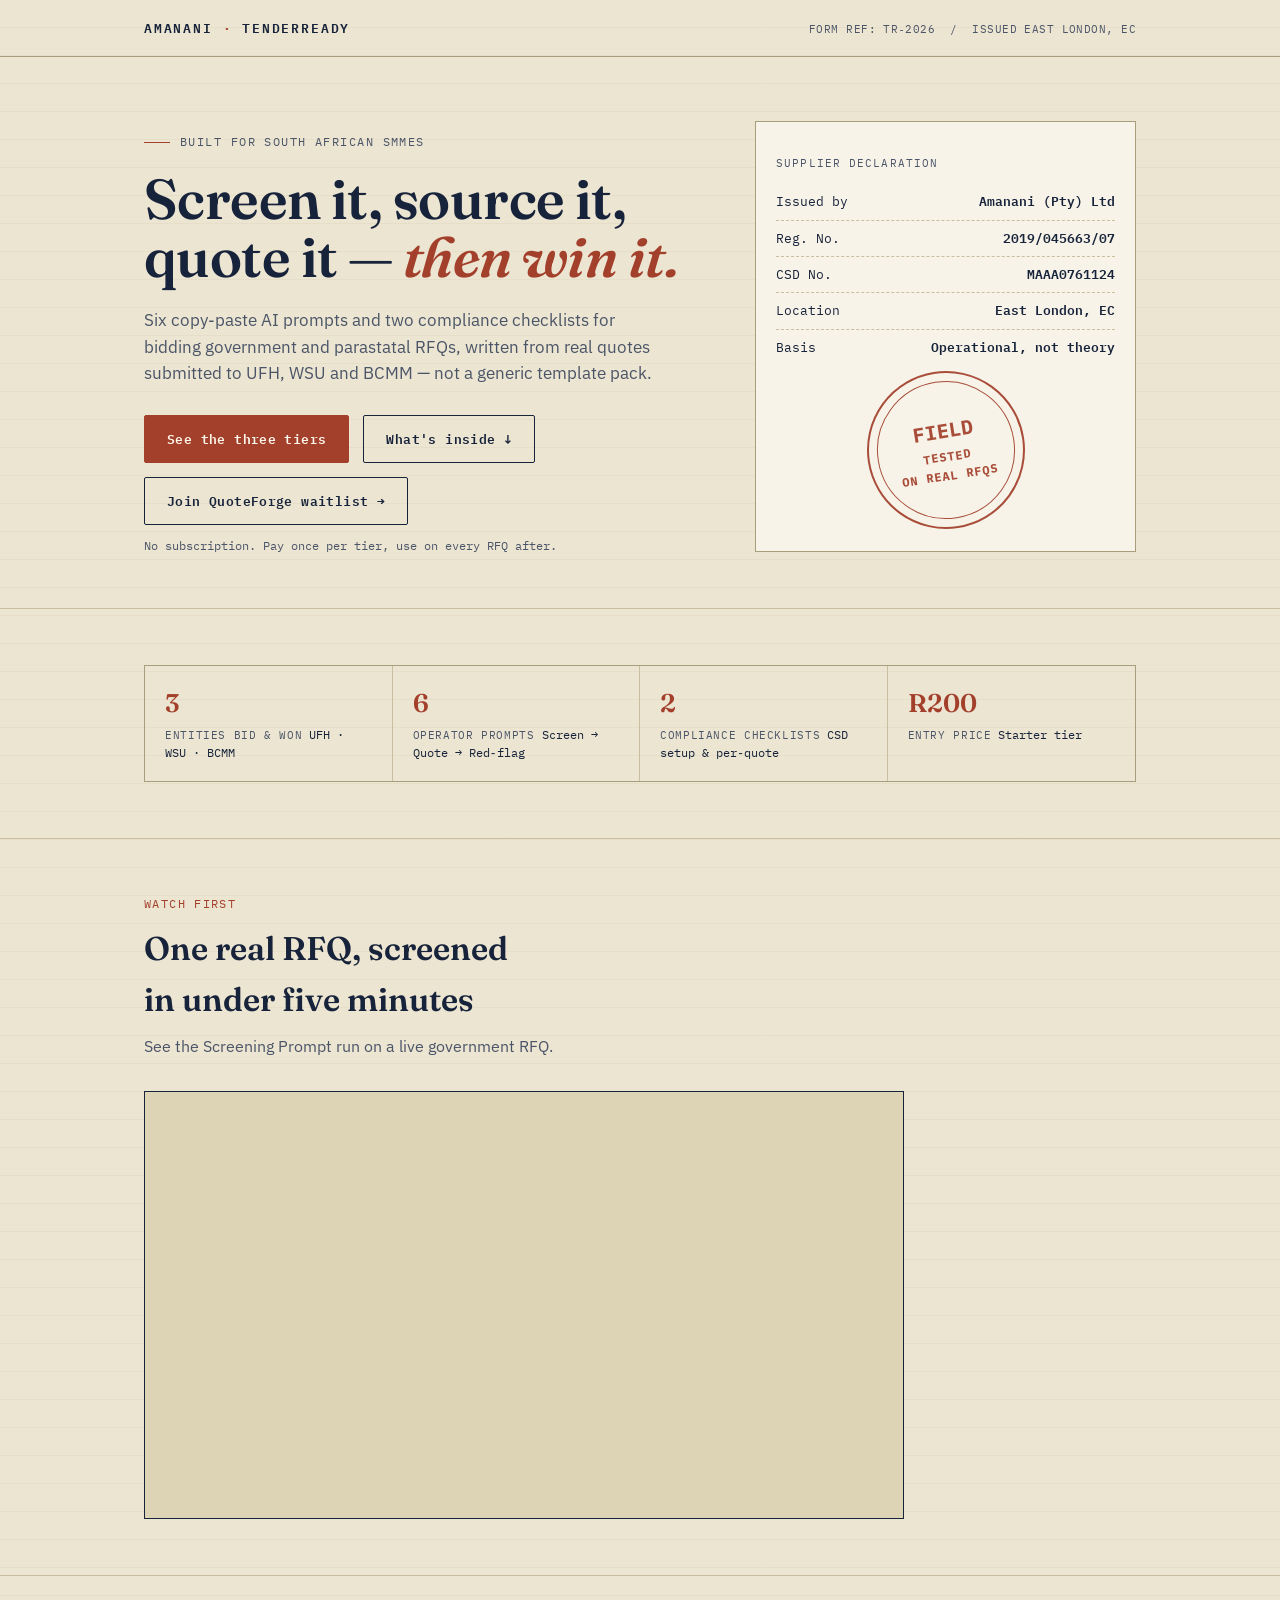
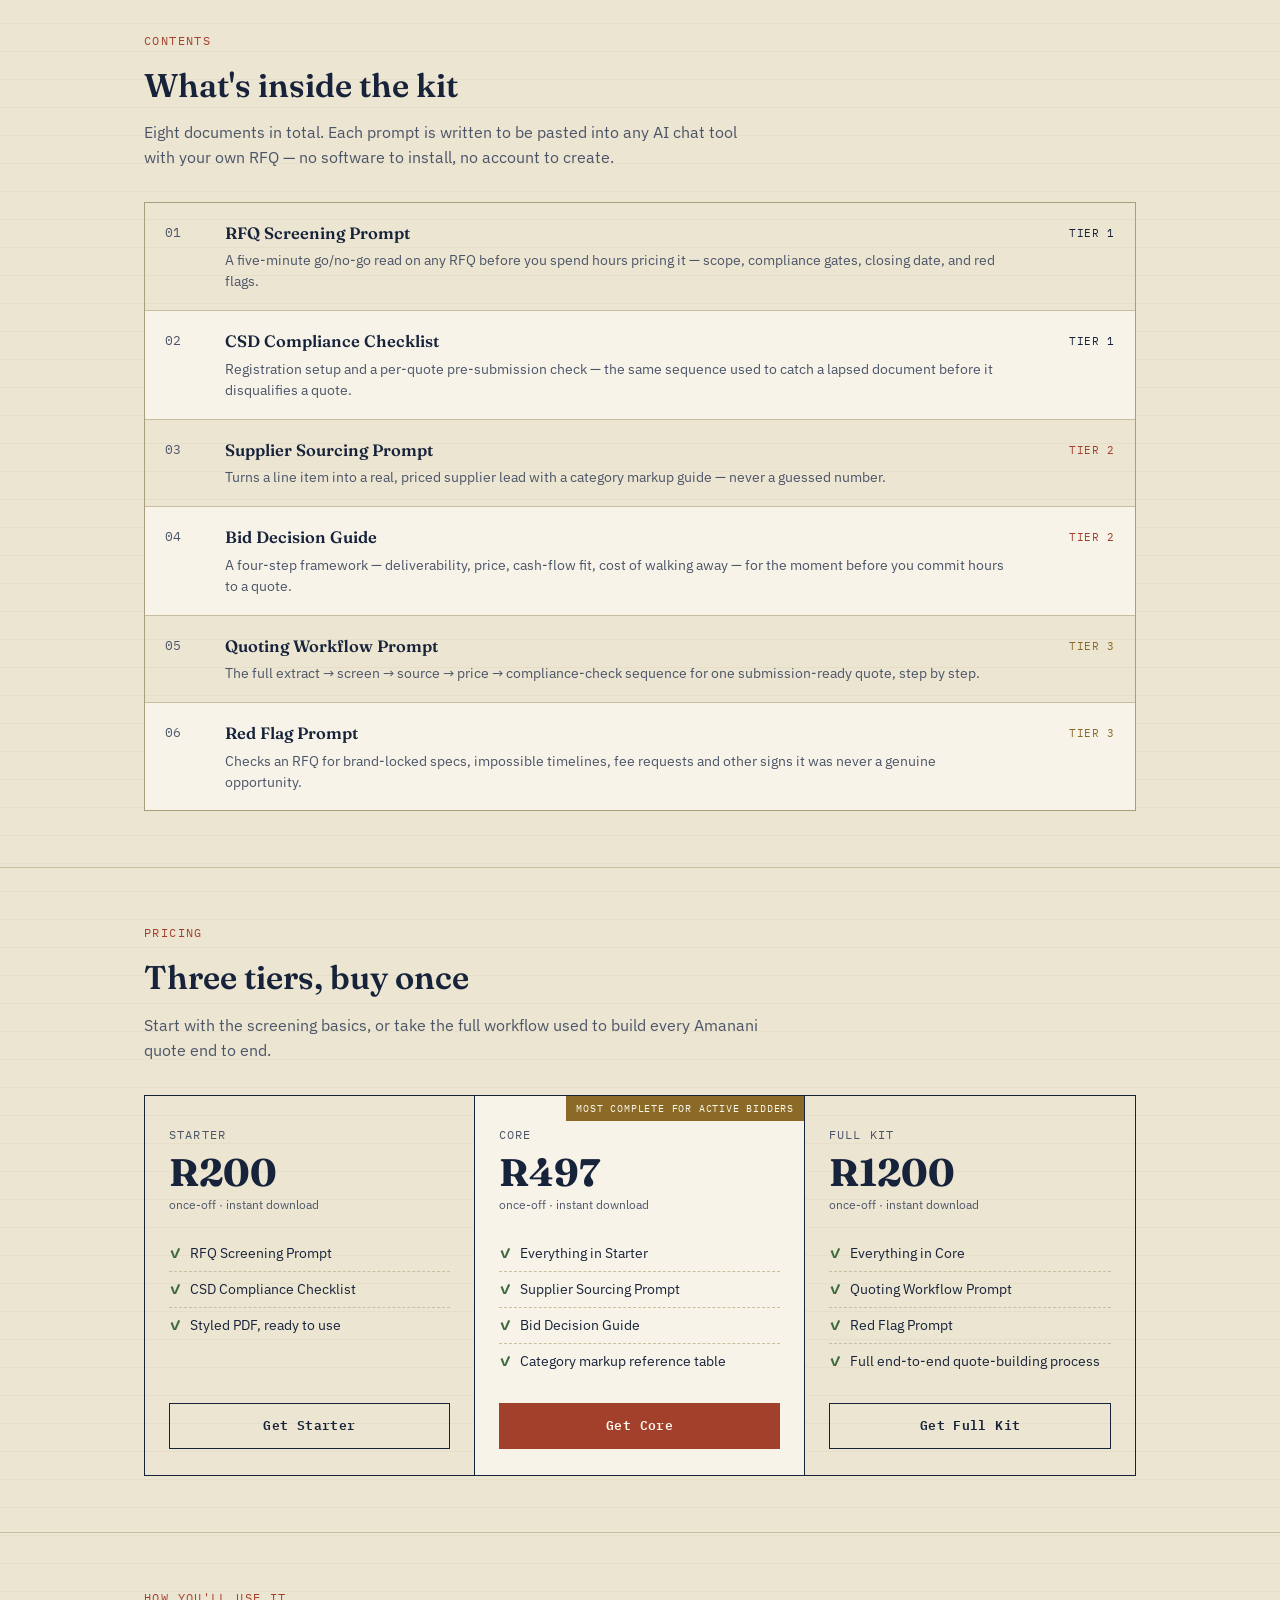
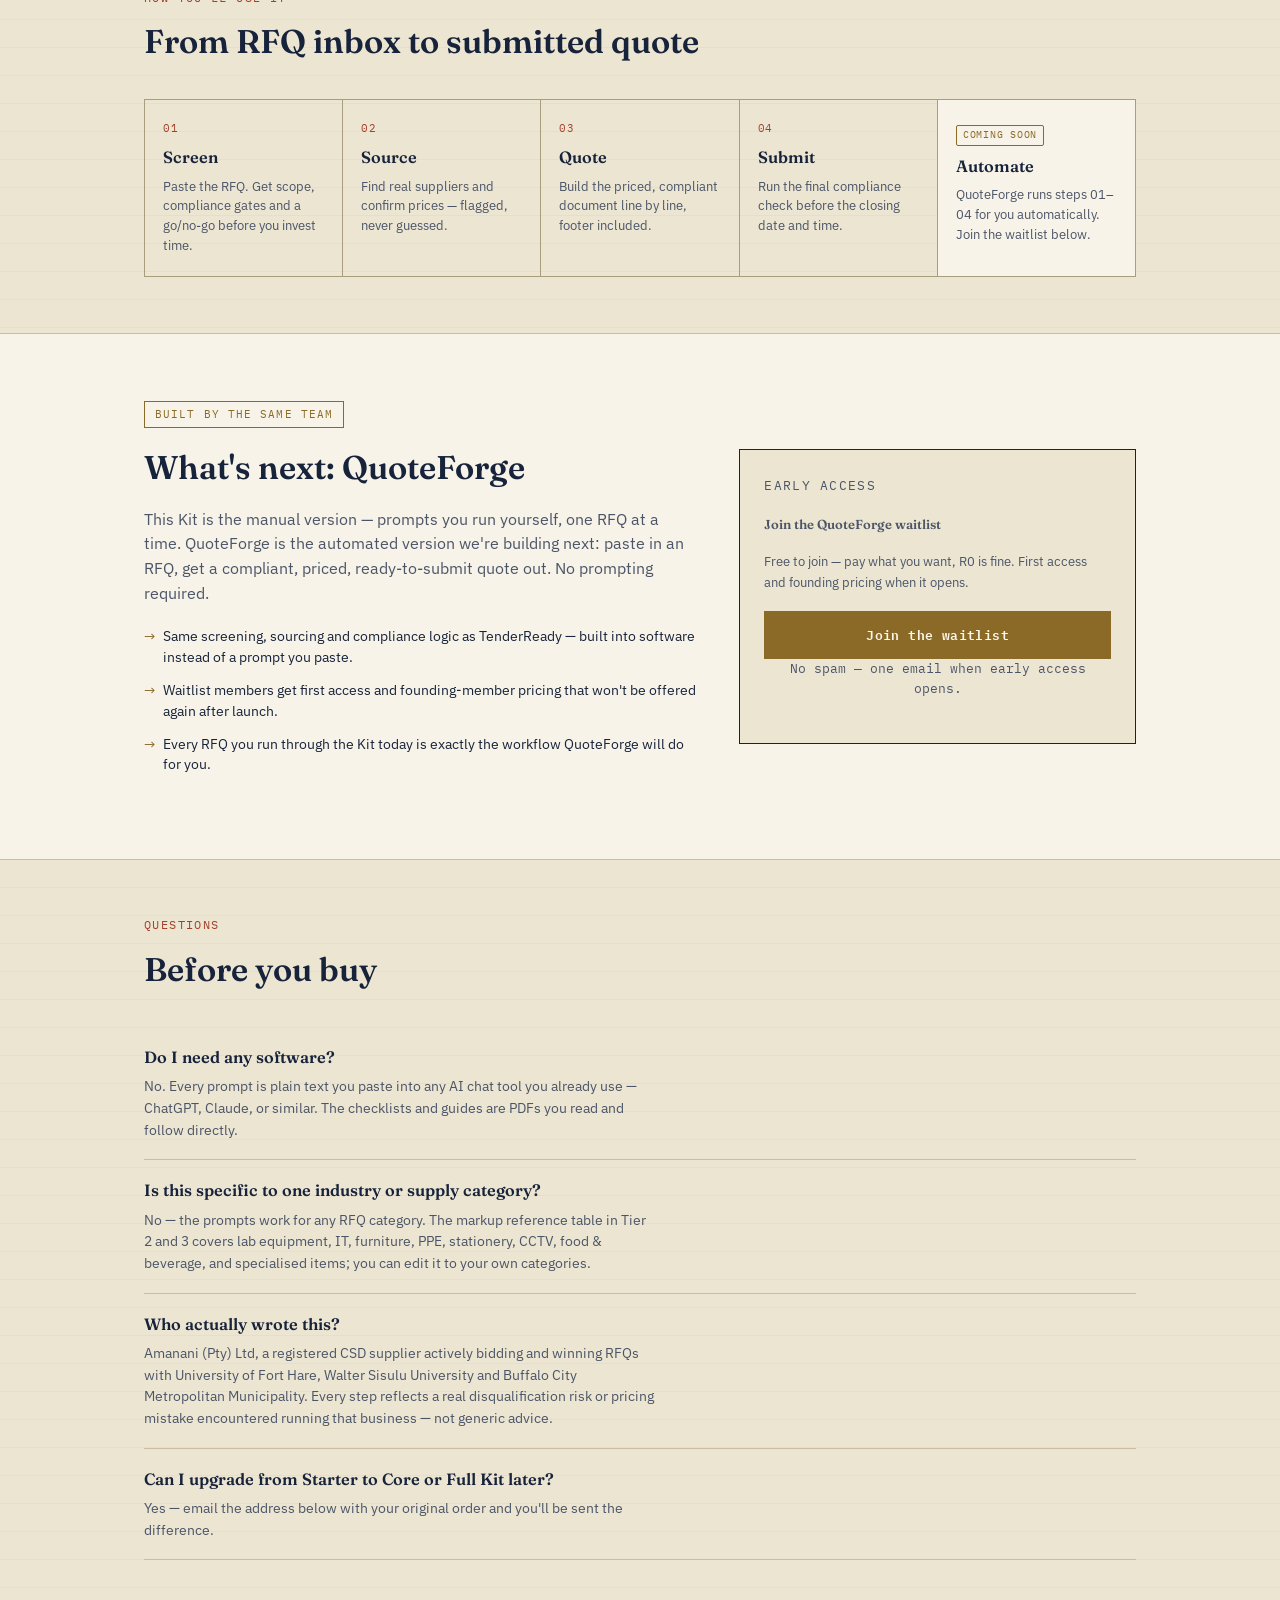
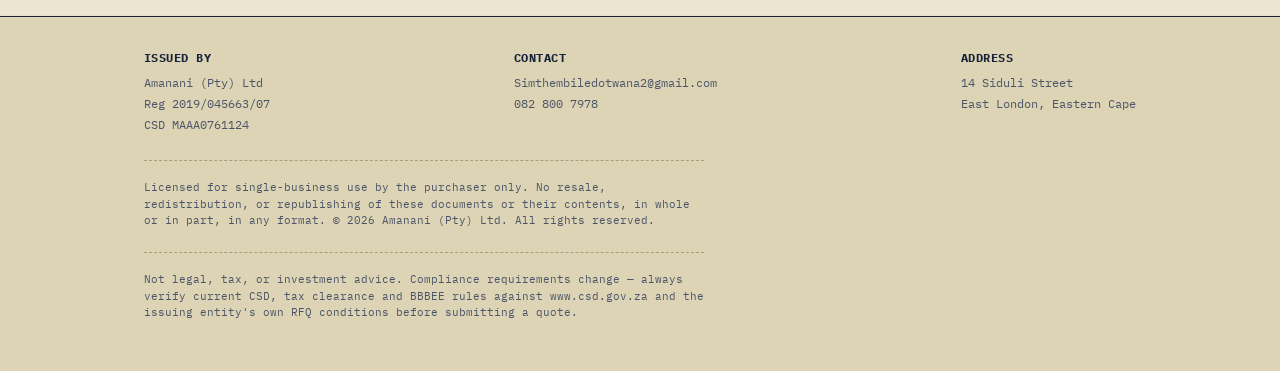
==== index.html @ ac94b72a "TenderReady landing page" ====
<!doctype html>
<html lang="en">
<head>
<meta charset="utf-8">
<meta name="viewport" content="width=device-width, initial-scale=1">
<title>TenderReady — Government Procurement Starter Kit</title>
<meta name="description" content="AI prompts and compliance checklists for South African SMMEs bidding government and parastatal RFQs. Built from real quotes to UFH, WSU and BCMM. From R200, once-off.">
<meta property="og:title" content="TenderReady — Government Procurement Starter Kit">
<meta property="og:description" content="Screen it, source it, quote it — then win it. From R200, once-off.">
<meta property="og:type" content="website">
<meta name="theme-color" content="#ece5d2">
<style>
@import url('https://fonts.googleapis.com/css2?family=Fraunces:opsz,wght@9..144,400;9..144,500;9..144,600;9..144,700&family=IBM+Plex+Mono:wght@400;500;600&family=IBM+Plex+Sans:wght@400;500;600;700&display=swap');

:root{
  --ink:#17233a;
  --ink-soft:#4b5568;
  --paper:#ece5d2;
  --paper-alt:#f7f3e8;
  --paper-deep:#ddd3b5;
  --stamp:#a3402c;
  --stamp-dark:#7c2f21;
  --seal:#8a6a26;
  --seal-bright:#a5822f;
  --line:#c9bfa0;
  --line-strong:#a89d7c;
  --good:#3f6b3f;
  --font-display:'Fraunces', Georgia, 'Times New Roman', serif;
  --font-body:'IBM Plex Sans', -apple-system, Segoe UI, sans-serif;
  --font-mono:'IBM Plex Mono', 'Courier New', monospace;
}

@media (prefers-color-scheme: dark){
  :root:not([data-theme="light"]){
    --ink:#ece5d2;
    --ink-soft:#b9b096;
    --paper:#15130f;
    --paper-alt:#1c1a15;
    --paper-deep:#0e0d0a;
    --stamp:#d3654a;
    --stamp-dark:#e8836a;
    --seal:#c9a04a;
    --seal-bright:#dab868;
    --line:#3a362a;
    --line-strong:#4d4736;
    --good:#7fae7f;
  }
}
:root[data-theme="dark"]{
  --ink:#ece5d2;
  --ink-soft:#b9b096;
  --paper:#15130f;
  --paper-alt:#1c1a15;
  --paper-deep:#0e0d0a;
  --stamp:#d3654a;
  --stamp-dark:#e8836a;
  --seal:#c9a04a;
  --seal-bright:#dab868;
  --line:#3a362a;
  --line-strong:#4d4736;
  --good:#7fae7f;
}

*{box-sizing:border-box;}
body{
  margin:0;
  background:var(--paper);
  color:var(--ink);
  font-family:var(--font-body);
  line-height:1.55;
  -webkit-font-smoothing:antialiased;
}
img,svg{max-width:100%;display:block;}
a{color:inherit;}
.wrap{max-width:1040px;margin:0 auto;padding:0 24px;}

/* ---------- texture ---------- */
.page-texture{
  background-image:
    repeating-linear-gradient(transparent, transparent 27px, color-mix(in srgb, var(--line) 35%, transparent) 28px),
    linear-gradient(var(--paper), var(--paper));
}

/* ---------- header ---------- */
header.site{
  border-bottom:1.5px solid var(--line-strong);
  padding:18px 0;
}
.site-head-inner{display:flex;align-items:baseline;justify-content:space-between;gap:16px;flex-wrap:wrap;}
.wordmark{
  font-family:var(--font-mono);
  font-weight:600;
  font-size:13px;
  letter-spacing:0.14em;
  text-transform:uppercase;
}
.wordmark span{color:var(--stamp);}
.file-ref{
  font-family:var(--font-mono);
  font-size:11px;
  color:var(--ink-soft);
  letter-spacing:0.04em;
}

/* ---------- hero ---------- */
.hero{padding:64px 0 40px;position:relative;}
.hero-kicker{
  font-family:var(--font-mono);
  font-size:12px;
  letter-spacing:0.12em;
  text-transform:uppercase;
  color:var(--ink-soft);
  display:flex;align-items:center;gap:10px;
  margin-bottom:18px;
}
.hero-kicker::before{content:"";width:26px;height:1.5px;background:var(--stamp);display:inline-block;}
.hero-grid{display:grid;grid-template-columns:1.5fr 1fr;gap:40px;align-items:start;}
h1.hero-title{
  font-family:var(--font-display);
  font-weight:600;
  font-size:clamp(2.3rem, 4.4vw, 3.6rem);
  line-height:1.04;
  letter-spacing:-0.01em;
  margin:0 0 20px;
  text-wrap:balance;
}
h1.hero-title em{font-style:italic;color:var(--stamp);}
.hero-sub{
  font-size:1.08rem;
  color:var(--ink-soft);
  max-width:52ch;
  margin:0 0 28px;
}
.hero-cta-row{display:flex;gap:14px;flex-wrap:wrap;align-items:center;}
.btn{
  font-family:var(--font-mono);
  font-size:13px;
  font-weight:600;
  letter-spacing:0.03em;
  text-decoration:none;
  padding:13px 22px;
  border-radius:2px;
  display:inline-flex;
  align-items:center;
  gap:8px;
  border:1.5px solid var(--ink);
  transition:transform .12s ease, box-shadow .12s ease;
}
.btn-primary{background:var(--stamp);border-color:var(--stamp);color:#fdf8ec;}
.btn-primary:hover{transform:translateY(-1px);box-shadow:0 4px 0 var(--stamp-dark);}
.btn-ghost{background:transparent;color:var(--ink);}
.btn-ghost:hover{background:color-mix(in srgb, var(--ink) 8%, transparent);}
.hero-note{font-size:12px;color:var(--ink-soft);font-family:var(--font-mono);margin-top:12px;}

/* stamp graphic */
.stamp-seal{
  border:2.5px solid var(--stamp);
  color:var(--stamp);
  border-radius:50%;
  width:158px;height:158px;
  display:flex;align-items:center;justify-content:center;
  text-align:center;
  font-family:var(--font-mono);
  font-weight:700;
  font-size:12px;
  letter-spacing:0.09em;
  text-transform:uppercase;
  transform:rotate(-9deg);
  margin:6px auto 0;
  position:relative;
  opacity:0.92;
}
.stamp-seal::before{
  content:"";
  position:absolute;inset:8px;
  border:1px solid var(--stamp);
  border-radius:50%;
}
.stamp-seal b{display:block;font-size:20px;margin-bottom:2px;letter-spacing:0.02em;}
.hero-aside{
  border:1.5px solid var(--line-strong);
  background:var(--paper-alt);
  padding:22px 20px;
}
.hero-aside-title{
  font-family:var(--font-mono);
  font-size:11px;
  text-transform:uppercase;
  letter-spacing:0.1em;
  color:var(--ink-soft);
  margin-bottom:12px;
}
.field-list{list-style:none;margin:0;padding:0;font-family:var(--font-mono);font-size:12.5px;}
.field-list li{display:flex;justify-content:space-between;padding:8px 0;border-bottom:1px dashed var(--line);gap:10px;}
.field-list li:last-child{border-bottom:none;}
.field-list b{font-weight:600;text-align:right;}

/* ---------- section shell ---------- */
section{padding:56px 0;border-top:1px solid var(--line);}
.section-head{margin-bottom:32px;max-width:62ch;}
.eyebrow{
  font-family:var(--font-mono);
  font-size:11.5px;
  letter-spacing:0.12em;
  text-transform:uppercase;
  color:var(--stamp);
  margin:0 0 10px;
}
h2{
  font-family:var(--font-display);
  font-weight:600;
  font-size:clamp(1.5rem,2.6vw,2.05rem);
  margin:0 0 10px;
  text-wrap:balance;
}
.section-lede{color:var(--ink-soft);font-size:1rem;margin:0;}

/* ---------- credibility strip ---------- */
.cred-strip{
  display:flex;gap:0;flex-wrap:wrap;
  border:1px solid var(--line-strong);
}
.cred-item{
  flex:1 1 200px;
  padding:18px 20px;
  border-right:1px solid var(--line);
  font-family:var(--font-mono);
  font-size:12px;
}
.cred-item:last-child{border-right:none;}
.cred-item .n{
  display:block;font-family:var(--font-display);font-size:1.6rem;font-weight:600;color:var(--stamp);margin-bottom:2px;
}
.cred-item .label{color:var(--ink-soft);text-transform:uppercase;letter-spacing:0.06em;font-size:10.5px;}

/* ---------- ledger / whats inside ---------- */
.ledger{border:1px solid var(--line-strong);}
.ledger-row{
  display:grid;
  grid-template-columns:44px 1fr 90px;
  gap:16px;
  padding:18px 20px;
  border-bottom:1px solid var(--line);
  align-items:start;
}
.ledger-row:last-child{border-bottom:none;}
.ledger-row:nth-child(even){background:var(--paper-alt);}
.ledger-no{font-family:var(--font-mono);color:var(--ink-soft);font-size:13px;padding-top:2px;}
.ledger-name{font-family:var(--font-display);font-weight:600;font-size:1.03rem;margin:0 0 4px;}
.ledger-desc{font-size:13.5px;color:var(--ink-soft);margin:0;}
.ledger-tier{
  font-family:var(--font-mono);
  font-size:10.5px;
  letter-spacing:0.06em;
  text-transform:uppercase;
  text-align:right;
  padding-top:4px;
  color:var(--ink-soft);
}
.ledger-tier.t1{color:var(--ink);}
.ledger-tier.t2{color:var(--stamp);}
.ledger-tier.t3{color:var(--seal);}

/* ---------- pricing ---------- */
.pricing-grid{display:grid;grid-template-columns:repeat(3,1fr);gap:0;border:1.5px solid var(--ink);}
.tier{
  padding:30px 24px 26px;
  border-right:1.5px solid var(--ink);
  display:flex;flex-direction:column;
  position:relative;
}
.tier:last-child{border-right:none;}
.tier.featured{background:var(--paper-alt);}
.tier-flag{
  position:absolute;top:0;right:0;
  background:var(--seal);color:#fdf8ec;
  font-family:var(--font-mono);
  font-size:10px;letter-spacing:0.08em;text-transform:uppercase;
  padding:5px 10px;
}
.tier-name{
  font-family:var(--font-mono);
  font-size:11.5px;letter-spacing:0.1em;text-transform:uppercase;color:var(--ink-soft);margin:0 0 10px;
}
.tier-price{
  font-family:var(--font-display);font-weight:700;font-size:2.4rem;line-height:1;margin:0 0 4px;
  font-variant-numeric:tabular-nums;
}
.tier-price sup{font-size:0.9rem;font-weight:500;}
.tier-unit{font-size:12px;color:var(--ink-soft);margin:0 0 22px;}
.tier-includes{list-style:none;margin:0 0 24px;padding:0;flex:1;}
.tier-includes li{
  font-size:13.5px;padding:7px 0;border-top:1px dashed var(--line);
  display:flex;gap:8px;
}
.tier-includes li:first-child{border-top:none;}
.tier-includes li::before{content:"✓";color:var(--good);font-weight:700;flex:none;}
.tier-cta{
  font-family:var(--font-mono);font-size:12.5px;font-weight:600;text-align:center;
  padding:12px;border:1.5px solid var(--ink);text-decoration:none;color:var(--ink);
  letter-spacing:0.03em;
}
.tier.featured .tier-cta{background:var(--stamp);border-color:var(--stamp);color:#fdf8ec;}
.tier-cta:hover{filter:brightness(0.94);}

/* ---------- process ---------- */
.process{display:grid;grid-template-columns:repeat(5,1fr);gap:0;border-top:1px solid var(--line-strong);border-left:1px solid var(--line-strong);}
.proc-step{
  padding:20px 18px;border-right:1px solid var(--line-strong);border-bottom:1px solid var(--line-strong);
}
.proc-step.next{background:var(--paper-alt);}
.proc-step .k{font-family:var(--font-mono);font-size:11px;color:var(--stamp);letter-spacing:0.08em;margin-bottom:8px;}
.proc-step.next .k{color:var(--seal);}
.proc-step h3{font-family:var(--font-display);font-size:1.02rem;margin:0 0 6px;font-weight:600;}
.proc-step p{font-size:12.8px;color:var(--ink-soft);margin:0;}
.proc-step .soon{
  display:inline-block;font-family:var(--font-mono);font-size:9.5px;letter-spacing:0.08em;text-transform:uppercase;
  color:var(--seal);border:1px solid var(--seal);padding:2px 6px;border-radius:2px;margin-bottom:8px;
}

/* ---------- quoteforge funnel ---------- */
.qf-section{background:var(--paper-alt);}
.qf-grid{display:grid;grid-template-columns:1.4fr 1fr;gap:40px;align-items:center;}
.qf-eyebrow{
  font-family:var(--font-mono);font-size:11px;letter-spacing:0.1em;text-transform:uppercase;color:var(--seal);
  border:1px solid var(--seal);display:inline-block;padding:4px 10px;margin-bottom:14px;
}
.qf-grid h2{margin-bottom:14px;}
.qf-copy{color:var(--ink-soft);font-size:1rem;max-width:56ch;margin:0 0 14px;}
.qf-list{list-style:none;margin:0 0 22px;padding:0;font-size:13.5px;}
.qf-list li{padding:6px 0;display:flex;gap:8px;}
.qf-list li::before{content:"→";color:var(--seal);flex:none;}
.qf-card{
  border:1.5px solid var(--ink);background:var(--paper);padding:26px 24px;
}
.qf-card-label{font-family:var(--font-mono);font-size:11px;letter-spacing:0.1em;text-transform:uppercase;color:var(--ink-soft);margin:0 0 8px;}
.qf-card-title{font-family:var(--font-display);font-weight:600;font-size:1.3rem;margin:0 0 10px;}
.qf-card p{font-size:13px;color:var(--ink-soft);margin:0 0 18px;}
.qf-cta{
  display:block;text-align:center;font-family:var(--font-mono);font-size:13px;font-weight:600;letter-spacing:0.03em;
  background:var(--seal);color:#fdf8ec;border:1.5px solid var(--seal);padding:13px;text-decoration:none;
}
.qf-cta:hover{filter:brightness(0.95);}
.qf-note{font-family:var(--font-mono);font-size:11px;color:var(--ink-soft);margin:12px 0 0;text-align:center;}

/* ---------- faq ---------- */
.faq-item{border-bottom:1px solid var(--line);padding:18px 0;}
.faq-item:first-child{padding-top:0;}
.faq-q{font-family:var(--font-display);font-weight:600;font-size:1.02rem;margin:0 0 6px;}
.faq-a{font-size:14px;color:var(--ink-soft);margin:0;max-width:64ch;}

/* ---------- footer ---------- */
footer{
  border-top:1.5px solid var(--ink);
  padding:32px 0 40px;
  background:var(--paper-deep);
}
.foot-grid{display:flex;justify-content:space-between;gap:24px;flex-wrap:wrap;font-family:var(--font-mono);font-size:11.5px;color:var(--ink-soft);}
.foot-col b{display:block;color:var(--ink);font-size:12px;margin-bottom:6px;letter-spacing:0.04em;text-transform:uppercase;}
.foot-col div{margin-bottom:3px;}
.disclaimer{
  margin-top:24px;padding-top:18px;border-top:1px dashed var(--line-strong);
  font-family:var(--font-mono);font-size:10.5px;color:var(--ink-soft);max-width:80ch;
}

@media (max-width:760px){
  .hero-grid{grid-template-columns:1fr;}
  .pricing-grid{grid-template-columns:1fr;}
  .tier{border-right:none;border-bottom:1.5px solid var(--ink);}
  .tier:last-child{border-bottom:none;}
  .process{grid-template-columns:1fr 1fr;}
  .qf-grid{grid-template-columns:1fr;}
  .cred-strip{flex-direction:column;}
  .cred-item{border-right:none;border-bottom:1px solid var(--line);}
  .ledger-row{grid-template-columns:32px 1fr;}
  .ledger-tier{grid-column:2;text-align:left;}
}
@media (prefers-reduced-motion:reduce){
  .btn{transition:none;}
}

/* ---------- video ---------- */
.video-frame{border:1.5px solid var(--ink);background:var(--paper-deep);aspect-ratio:16/9;max-width:760px;position:relative;overflow:hidden;}
.video-frame iframe{position:absolute;inset:0;width:100%;height:100%;border:0;}
/* ---------- sticky mobile CTA ---------- */
.sticky-cta{display:none;}
@media (max-width:760px){
  .sticky-cta{display:block;position:fixed;left:0;right:0;bottom:0;z-index:10;background:var(--stamp);color:#fdf8ec;text-align:center;
    font-family:var(--font-mono);font-weight:600;font-size:13px;padding:14px;text-decoration:none;}
  footer{padding-bottom:72px;}
}
</style>
</head>
<body>
<div class="page-texture">

<header class="site">
  <div class="wrap site-head-inner">
    <div class="wordmark">Amanani <span>&middot;</span> TenderReady</div>
    <div class="file-ref">FORM REF: TR&#8209;2026 &nbsp;/&nbsp; ISSUED EAST LONDON, EC</div>
  </div>
</header>

<section class="hero" style="border-top:none;">
  <div class="wrap hero-grid">
    <div>
      <p class="hero-kicker">Built for South African SMMEs</p>
      <h1 class="hero-title">Screen it, source it,<br>quote it — <em>then win it.</em></h1>
      <p class="hero-sub">Six copy-paste AI prompts and two compliance checklists for bidding government and parastatal RFQs, written from real quotes submitted to UFH, WSU and BCMM — not a generic template pack.</p>
      <div class="hero-cta-row">
        <a class="btn btn-primary" href="#pricing">See the three tiers</a>
        <a class="btn btn-ghost" href="#whats-inside">What's inside &darr;</a>
        <a class="btn btn-ghost" href="https://pikachu29.gumroad.com/l/fhugpt">Join QuoteForge waitlist &rarr;</a>
      </div>
      <p class="hero-note">No subscription. Pay once per tier, use on every RFQ after.</p>
    </div>
    <div>
      <div class="hero-aside">
        <p class="hero-aside-title">Supplier Declaration</p>
        <ul class="field-list">
          <li><span>Issued by</span><b>Amanani (Pty) Ltd</b></li>
          <li><span>Reg. No.</span><b>2019/045663/07</b></li>
          <li><span>CSD No.</span><b>MAAA0761124</b></li>
          <li><span>Location</span><b>East London, EC</b></li>
          <li><span>Basis</span><b>Operational, not theory</b></li>
        </ul>
        <div class="stamp-seal"><span><b>FIELD</b>TESTED<br>ON REAL RFQs</span></div>
      </div>
    </div>
  </div>
</section>

<section>
  <div class="wrap">
    <div class="cred-strip">
      <div class="cred-item"><span class="n">3</span><span class="label">Entities bid &amp; won</span> UFH &middot; WSU &middot; BCMM</div>
      <div class="cred-item"><span class="n">6</span><span class="label">Operator prompts</span> Screen &rarr; Quote &rarr; Red&#8209;flag</div>
      <div class="cred-item"><span class="n">2</span><span class="label">Compliance checklists</span> CSD setup &amp; per&#8209;quote</div>
      <div class="cred-item"><span class="n">R200</span><span class="label">Entry price</span> Starter tier</div>
    </div>
  </div>
</section>

<section id="video">
  <div class="wrap">
    <div class="section-head">
      <p class="eyebrow">Watch first</p>
      <h2>One real RFQ, screened in under five minutes</h2>
      <p class="section-lede">See the Screening Prompt run on a live government RFQ.</p>
    </div>
    <!-- Replace VIDEO_ID with the YouTube ID once the video is up -->
    <div class="video-frame"><iframe src="https://www.youtube-nocookie.com/embed/VIDEO_ID" title="TenderReady walkthrough" loading="lazy" allowfullscreen></iframe></div>
  </div>
</section>

<section id="whats-inside">
  <div class="wrap">
    <div class="section-head">
      <p class="eyebrow">Contents</p>
      <h2>What's inside the kit</h2>
      <p class="section-lede">Eight documents in total. Each prompt is written to be pasted into any AI chat tool with your own RFQ — no software to install, no account to create.</p>
    </div>
    <div class="ledger">
      <div class="ledger-row">
        <div class="ledger-no">01</div>
        <div><p class="ledger-name">RFQ Screening Prompt</p><p class="ledger-desc">A five-minute go/no-go read on any RFQ before you spend hours pricing it — scope, compliance gates, closing date, and red flags.</p></div>
        <div class="ledger-tier t1">Tier 1</div>
      </div>
      <div class="ledger-row">
        <div class="ledger-no">02</div>
        <div><p class="ledger-name">CSD Compliance Checklist</p><p class="ledger-desc">Registration setup and a per-quote pre-submission check — the same sequence used to catch a lapsed document before it disqualifies a quote.</p></div>
        <div class="ledger-tier t1">Tier 1</div>
      </div>
      <div class="ledger-row">
        <div class="ledger-no">03</div>
        <div><p class="ledger-name">Supplier Sourcing Prompt</p><p class="ledger-desc">Turns a line item into a real, priced supplier lead with a category markup guide — never a guessed number.</p></div>
        <div class="ledger-tier t2">Tier 2</div>
      </div>
      <div class="ledger-row">
        <div class="ledger-no">04</div>
        <div><p class="ledger-name">Bid Decision Guide</p><p class="ledger-desc">A four-step framework — deliverability, price, cash-flow fit, cost of walking away — for the moment before you commit hours to a quote.</p></div>
        <div class="ledger-tier t2">Tier 2</div>
      </div>
      <div class="ledger-row">
        <div class="ledger-no">05</div>
        <div><p class="ledger-name">Quoting Workflow Prompt</p><p class="ledger-desc">The full extract &rarr; screen &rarr; source &rarr; price &rarr; compliance-check sequence for one submission-ready quote, step by step.</p></div>
        <div class="ledger-tier t3">Tier 3</div>
      </div>
      <div class="ledger-row">
        <div class="ledger-no">06</div>
        <div><p class="ledger-name">Red Flag Prompt</p><p class="ledger-desc">Checks an RFQ for brand-locked specs, impossible timelines, fee requests and other signs it was never a genuine opportunity.</p></div>
        <div class="ledger-tier t3">Tier 3</div>
      </div>
    </div>
  </div>
</section>

<section id="pricing">
  <div class="wrap">
    <div class="section-head">
      <p class="eyebrow">Pricing</p>
      <h2>Three tiers, buy once</h2>
      <p class="section-lede">Start with the screening basics, or take the full workflow used to build every Amanani quote end to end.</p>
    </div>
    <div class="pricing-grid">
      <div class="tier">
        <p class="tier-name">Starter</p>
        <p class="tier-price">R200</p>
        <p class="tier-unit">once-off &middot; instant download</p>
        <ul class="tier-includes">
          <li>RFQ Screening Prompt</li>
          <li>CSD Compliance Checklist</li>
          <li>Styled PDF, ready to use</li>
        </ul>
        <a class="tier-cta" href="https://pikachu29.gumroad.com/l/lakow">Get Starter</a>
      </div>
      <div class="tier featured">
        <span class="tier-flag">Most complete for active bidders</span>
        <p class="tier-name">Core</p>
        <p class="tier-price">R497</p>
        <p class="tier-unit">once-off &middot; instant download</p>
        <ul class="tier-includes">
          <li>Everything in Starter</li>
          <li>Supplier Sourcing Prompt</li>
          <li>Bid Decision Guide</li>
          <li>Category markup reference table</li>
        </ul>
        <a class="tier-cta" href="https://pikachu29.gumroad.com/l/amirc">Get Core</a>
      </div>
      <div class="tier">
        <p class="tier-name">Full Kit</p>
        <p class="tier-price">R1200</p>
        <p class="tier-unit">once-off &middot; instant download</p>
        <ul class="tier-includes">
          <li>Everything in Core</li>
          <li>Quoting Workflow Prompt</li>
          <li>Red Flag Prompt</li>
          <li>Full end-to-end quote-building process</li>
        </ul>
        <a class="tier-cta" href="https://pikachu29.gumroad.com/l/zrvifh">Get Full Kit</a>
      </div>
    </div>
  </div>
</section>

<section>
  <div class="wrap">
    <div class="section-head">
      <p class="eyebrow">How you'll use it</p>
      <h2>From RFQ inbox to submitted quote</h2>
    </div>
    <div class="process">
      <div class="proc-step"><p class="k">01</p><h3>Screen</h3><p>Paste the RFQ. Get scope, compliance gates and a go/no-go before you invest time.</p></div>
      <div class="proc-step"><p class="k">02</p><h3>Source</h3><p>Find real suppliers and confirm prices — flagged, never guessed.</p></div>
      <div class="proc-step"><p class="k">03</p><h3>Quote</h3><p>Build the priced, compliant document line by line, footer included.</p></div>
      <div class="proc-step"><p class="k">04</p><h3>Submit</h3><p>Run the final compliance check before the closing date and time.</p></div>
      <div class="proc-step next"><span class="soon">Coming soon</span><h3>Automate</h3><p>QuoteForge runs steps 01&ndash;04 for you automatically. Join the waitlist below.</p></div>
    </div>
  </div>
</section>

<section class="qf-section">
  <div class="wrap">
    <div class="qf-grid">
      <div>
        <p class="qf-eyebrow">Built by the same team</p>
        <h2>What's next: QuoteForge</h2>
        <p class="qf-copy">This Kit is the manual version &mdash; prompts you run yourself, one RFQ at a time. QuoteForge is the automated version we're building next: paste in an RFQ, get a compliant, priced, ready-to-submit quote out. No prompting required.</p>
        <ul class="qf-list">
          <li>Same screening, sourcing and compliance logic as TenderReady &mdash; built into software instead of a prompt you paste.</li>
          <li>Waitlist members get first access and founding-member pricing that won't be offered again after launch.</li>
          <li>Every RFQ you run through the Kit today is exactly the workflow QuoteForge will do for you.</li>
        </ul>
      </div>
      <div class="qf-card">
        <p class="qf-card-label">Early access</p>
        <p class="qf-card-title">Join the QuoteForge waitlist</p>
        <p>Free to join &mdash; pay what you want, R0 is fine. First access and founding pricing when it opens.</p>
        <a class="qf-cta" href="https://pikachu29.gumroad.com/l/fhugpt">Join the waitlist</a>
        <p class="qf-note">No spam &mdash; one email when early access opens.</p>
      </div>
    </div>
  </div>
</section>

<section>
  <div class="wrap">
    <div class="section-head">
      <p class="eyebrow">Questions</p>
      <h2>Before you buy</h2>
    </div>
    <div class="faq-item">
      <p class="faq-q">Do I need any software?</p>
      <p class="faq-a">No. Every prompt is plain text you paste into any AI chat tool you already use — ChatGPT, Claude, or similar. The checklists and guides are PDFs you read and follow directly.</p>
    </div>
    <div class="faq-item">
      <p class="faq-q">Is this specific to one industry or supply category?</p>
      <p class="faq-a">No — the prompts work for any RFQ category. The markup reference table in Tier 2 and 3 covers lab equipment, IT, furniture, PPE, stationery, CCTV, food & beverage, and specialised items; you can edit it to your own categories.</p>
    </div>
    <div class="faq-item">
      <p class="faq-q">Who actually wrote this?</p>
      <p class="faq-a">Amanani (Pty) Ltd, a registered CSD supplier actively bidding and winning RFQs with University of Fort Hare, Walter Sisulu University and Buffalo City Metropolitan Municipality. Every step reflects a real disqualification risk or pricing mistake encountered running that business — not generic advice.</p>
    </div>
    <div class="faq-item">
      <p class="faq-q">Can I upgrade from Starter to Core or Full Kit later?</p>
      <p class="faq-a">Yes — email the address below with your original order and you'll be sent the difference.</p>
    </div>
  </div>
</section>

<footer>
  <div class="wrap">
    <div class="foot-grid">
      <div class="foot-col">
        <b>Issued by</b>
        <div>Amanani (Pty) Ltd</div>
        <div>Reg 2019/045663/07</div>
        <div>CSD MAAA0761124</div>
      </div>
      <div class="foot-col">
        <b>Contact</b>
        <div>Simthembiledotwana2@gmail.com</div>
        <div>082 800 7978</div>
      </div>
      <div class="foot-col">
        <b>Address</b>
        <div>14 Siduli Street</div>
        <div>East London, Eastern Cape</div>
      </div>
    </div>
    <p class="disclaimer">Licensed for single-business use by the purchaser only. No resale, redistribution, or republishing of these documents or their contents, in whole or in part, in any format. &copy; 2026 Amanani (Pty) Ltd. All rights reserved.</p>
    <p class="disclaimer">Not legal, tax, or investment advice. Compliance requirements change — always verify current CSD, tax clearance and BBBEE rules against www.csd.gov.za and the issuing entity's own RFQ conditions before submitting a quote.</p>
  </div>
</footer>

<a class="sticky-cta" href="#pricing">Get TenderReady from R200</a>

</div>
</body>
</html>
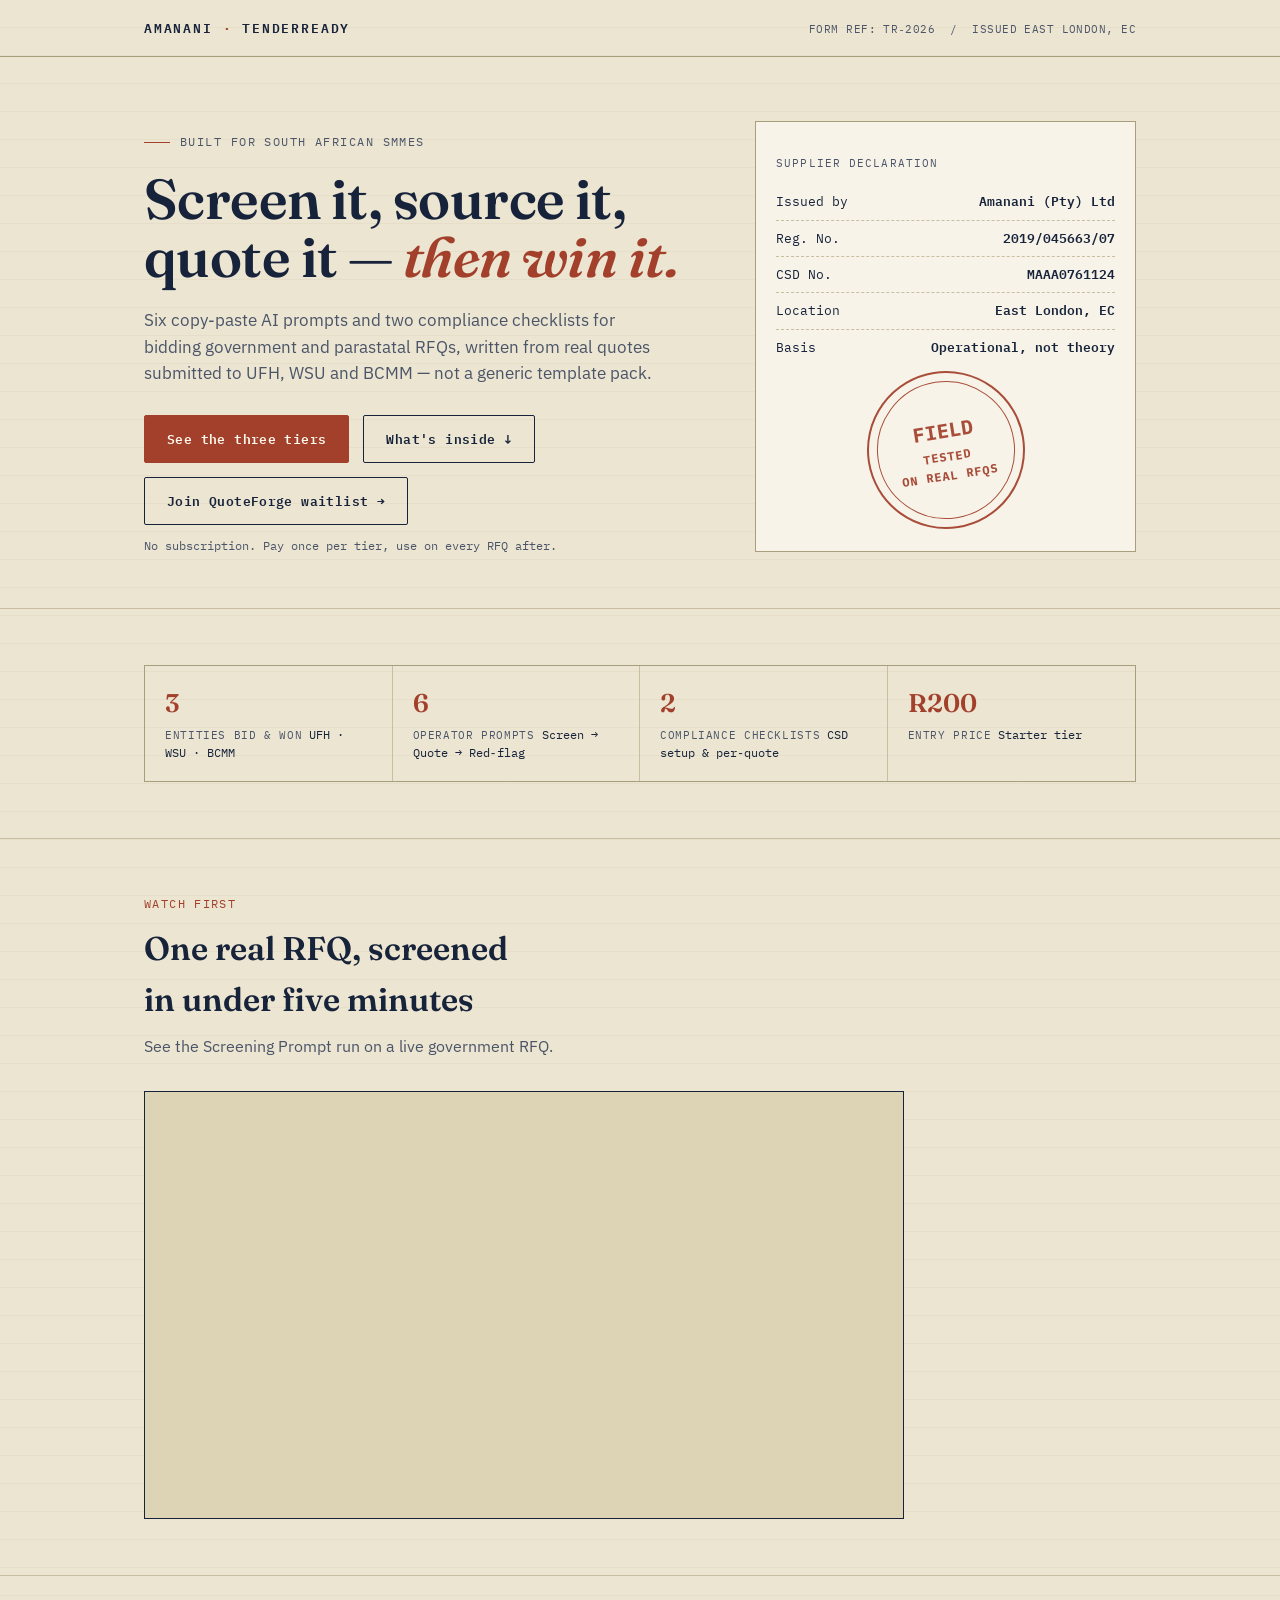
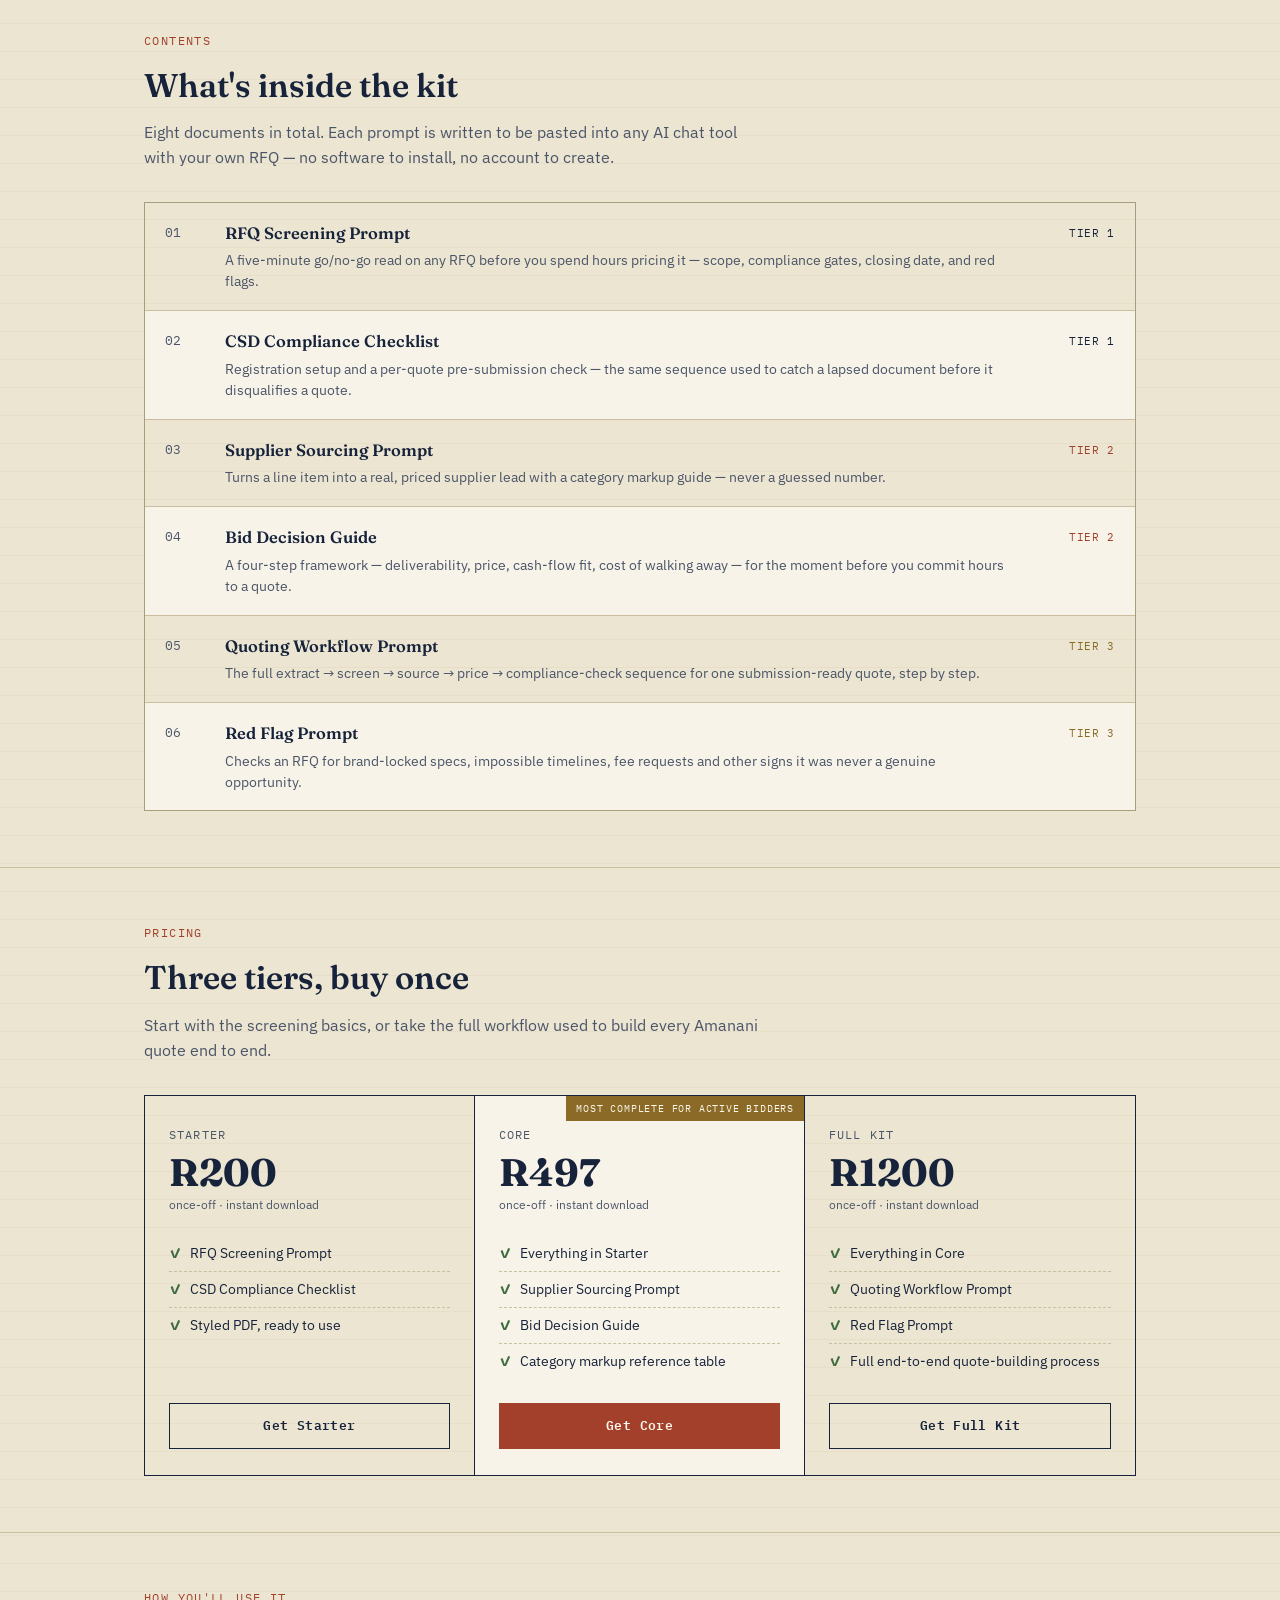
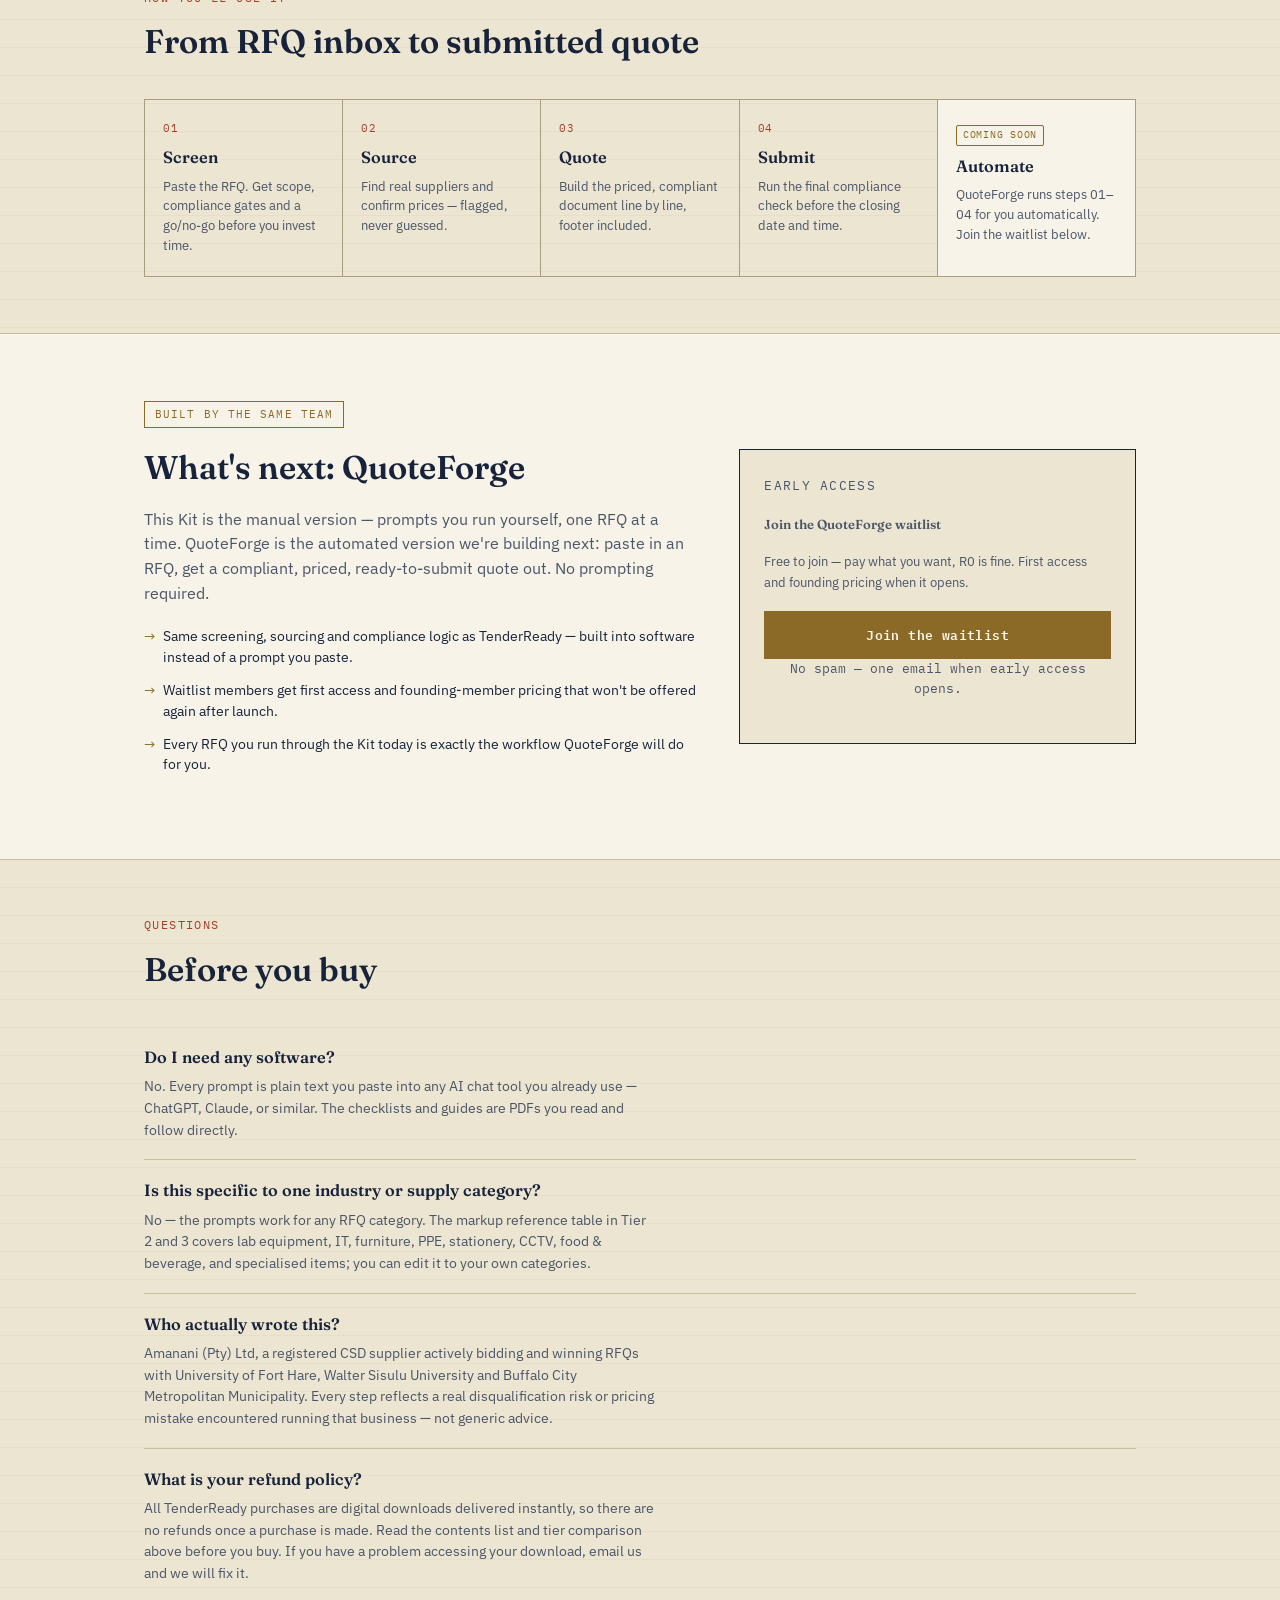
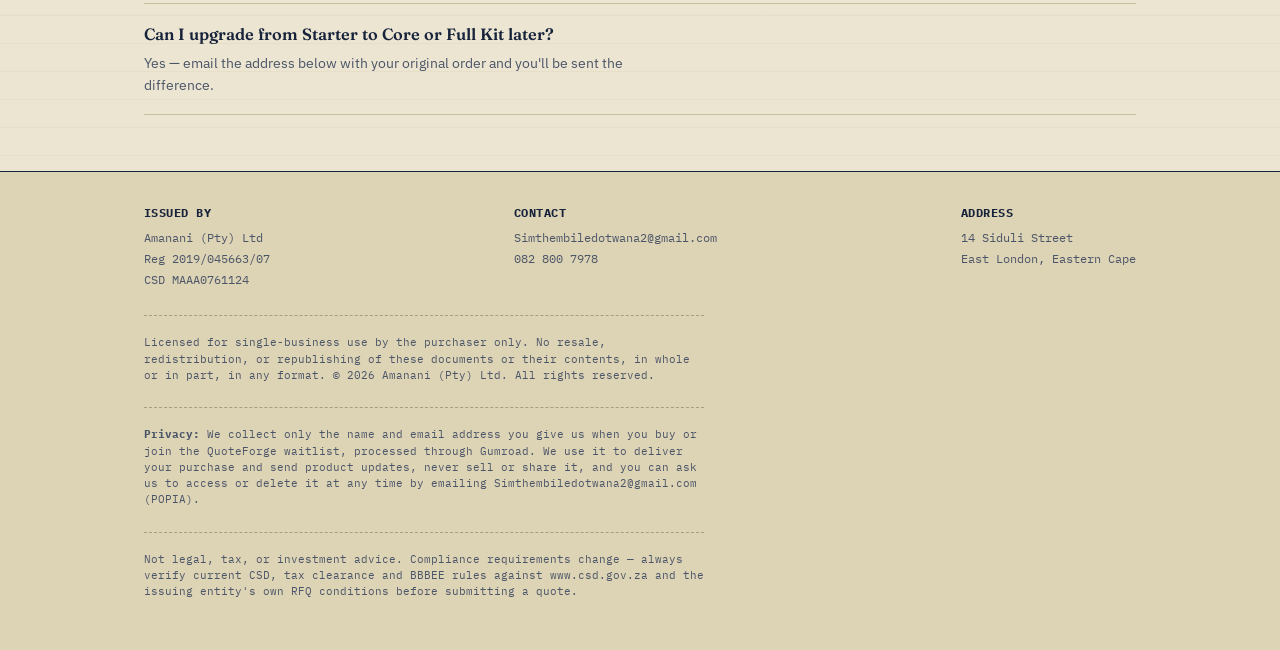
==== commit 2964d20a: "Add refund policy and privacy notice" ====
--- a/index.html
+++ b/index.html
@@ -602,6 +602,10 @@
       <p class="faq-a">Amanani (Pty) Ltd, a registered CSD supplier actively bidding and winning RFQs with University of Fort Hare, Walter Sisulu University and Buffalo City Metropolitan Municipality. Every step reflects a real disqualification risk or pricing mistake encountered running that business — not generic advice.</p>
     </div>
     <div class="faq-item">
+      <p class="faq-q">What is your refund policy?</p>
+      <p class="faq-a">All TenderReady purchases are digital downloads delivered instantly, so there are no refunds once a purchase is made. Read the contents list and tier comparison above before you buy. If you have a problem accessing your download, email us and we will fix it.</p>
+    </div>
+    <div class="faq-item">
       <p class="faq-q">Can I upgrade from Starter to Core or Full Kit later?</p>
       <p class="faq-a">Yes — email the address below with your original order and you'll be sent the difference.</p>
     </div>
@@ -629,6 +633,7 @@
       </div>
     </div>
     <p class="disclaimer">Licensed for single-business use by the purchaser only. No resale, redistribution, or republishing of these documents or their contents, in whole or in part, in any format. &copy; 2026 Amanani (Pty) Ltd. All rights reserved.</p>
+    <p class="disclaimer" id="privacy"><b>Privacy:</b> We collect only the name and email address you give us when you buy or join the QuoteForge waitlist, processed through Gumroad. We use it to deliver your purchase and send product updates, never sell or share it, and you can ask us to access or delete it at any time by emailing Simthembiledotwana2@gmail.com (POPIA).</p>
     <p class="disclaimer">Not legal, tax, or investment advice. Compliance requirements change — always verify current CSD, tax clearance and BBBEE rules against www.csd.gov.za and the issuing entity's own RFQ conditions before submitting a quote.</p>
   </div>
 </footer>
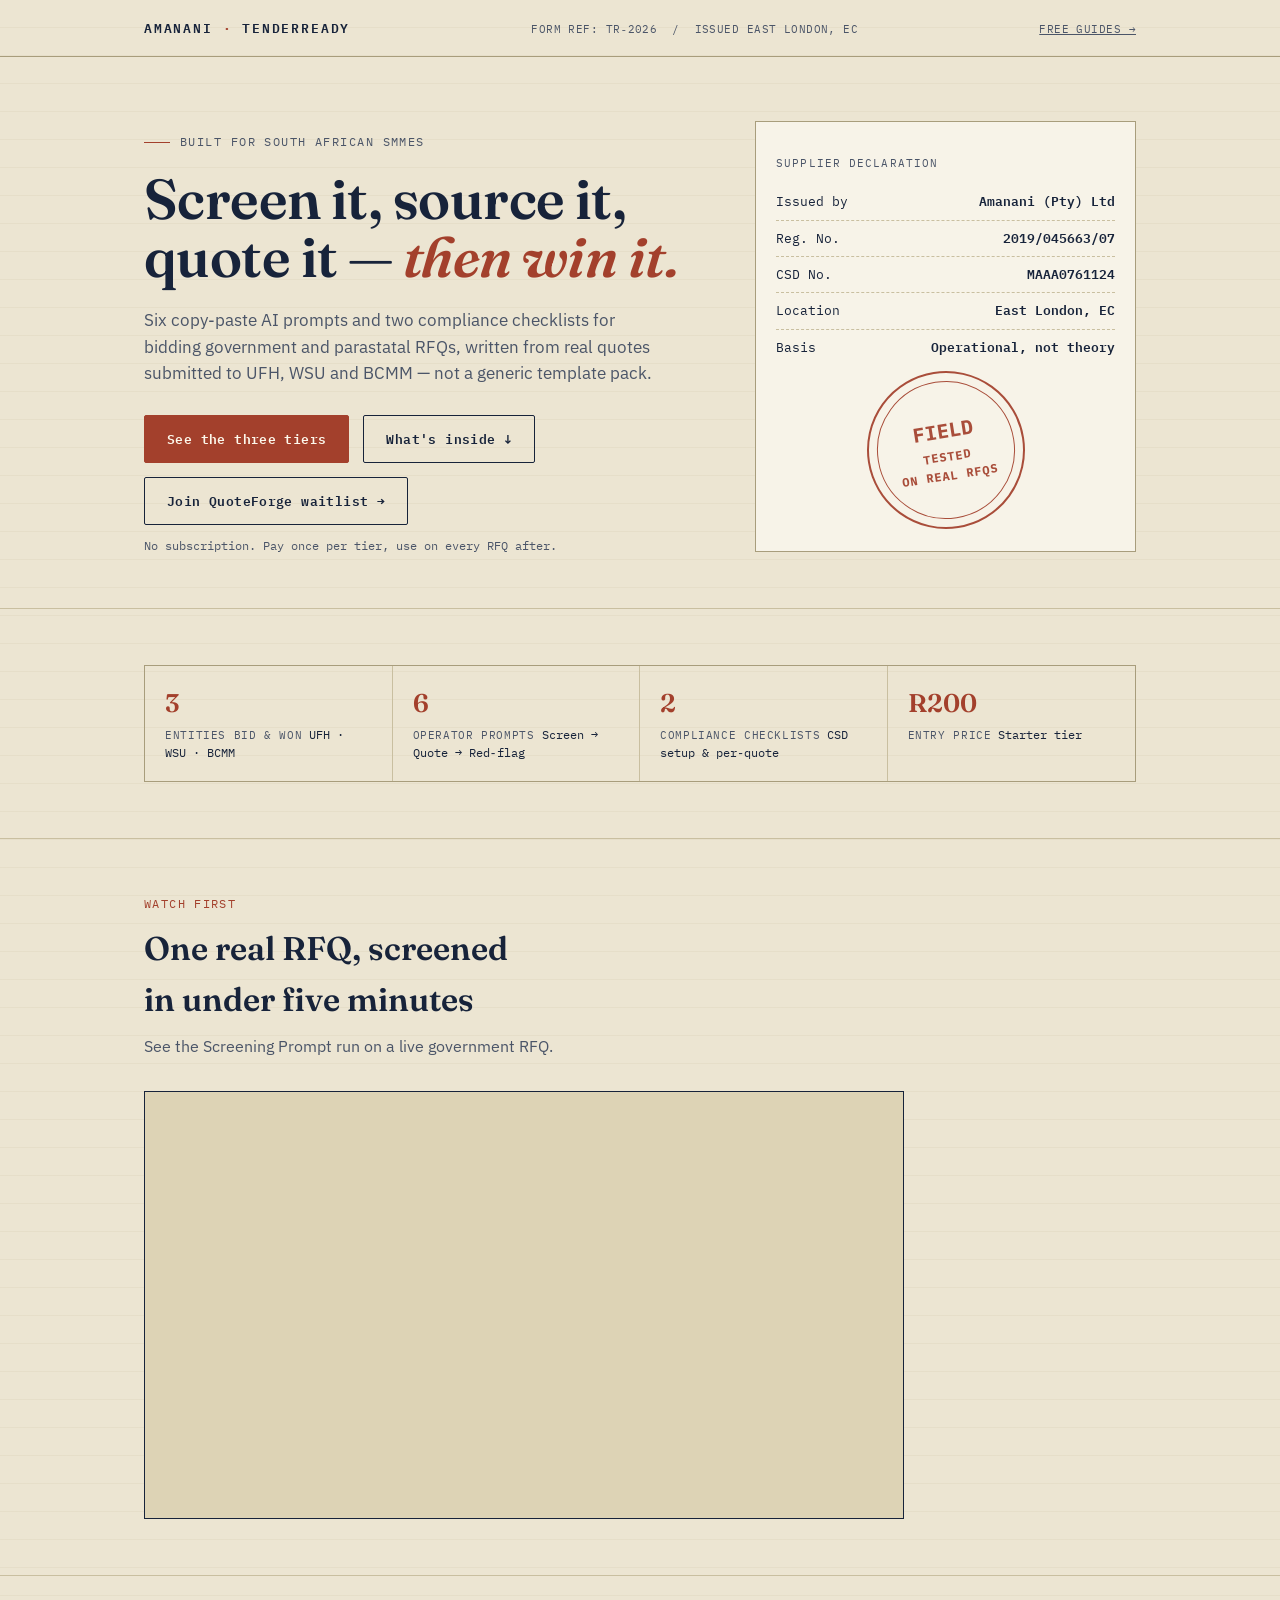
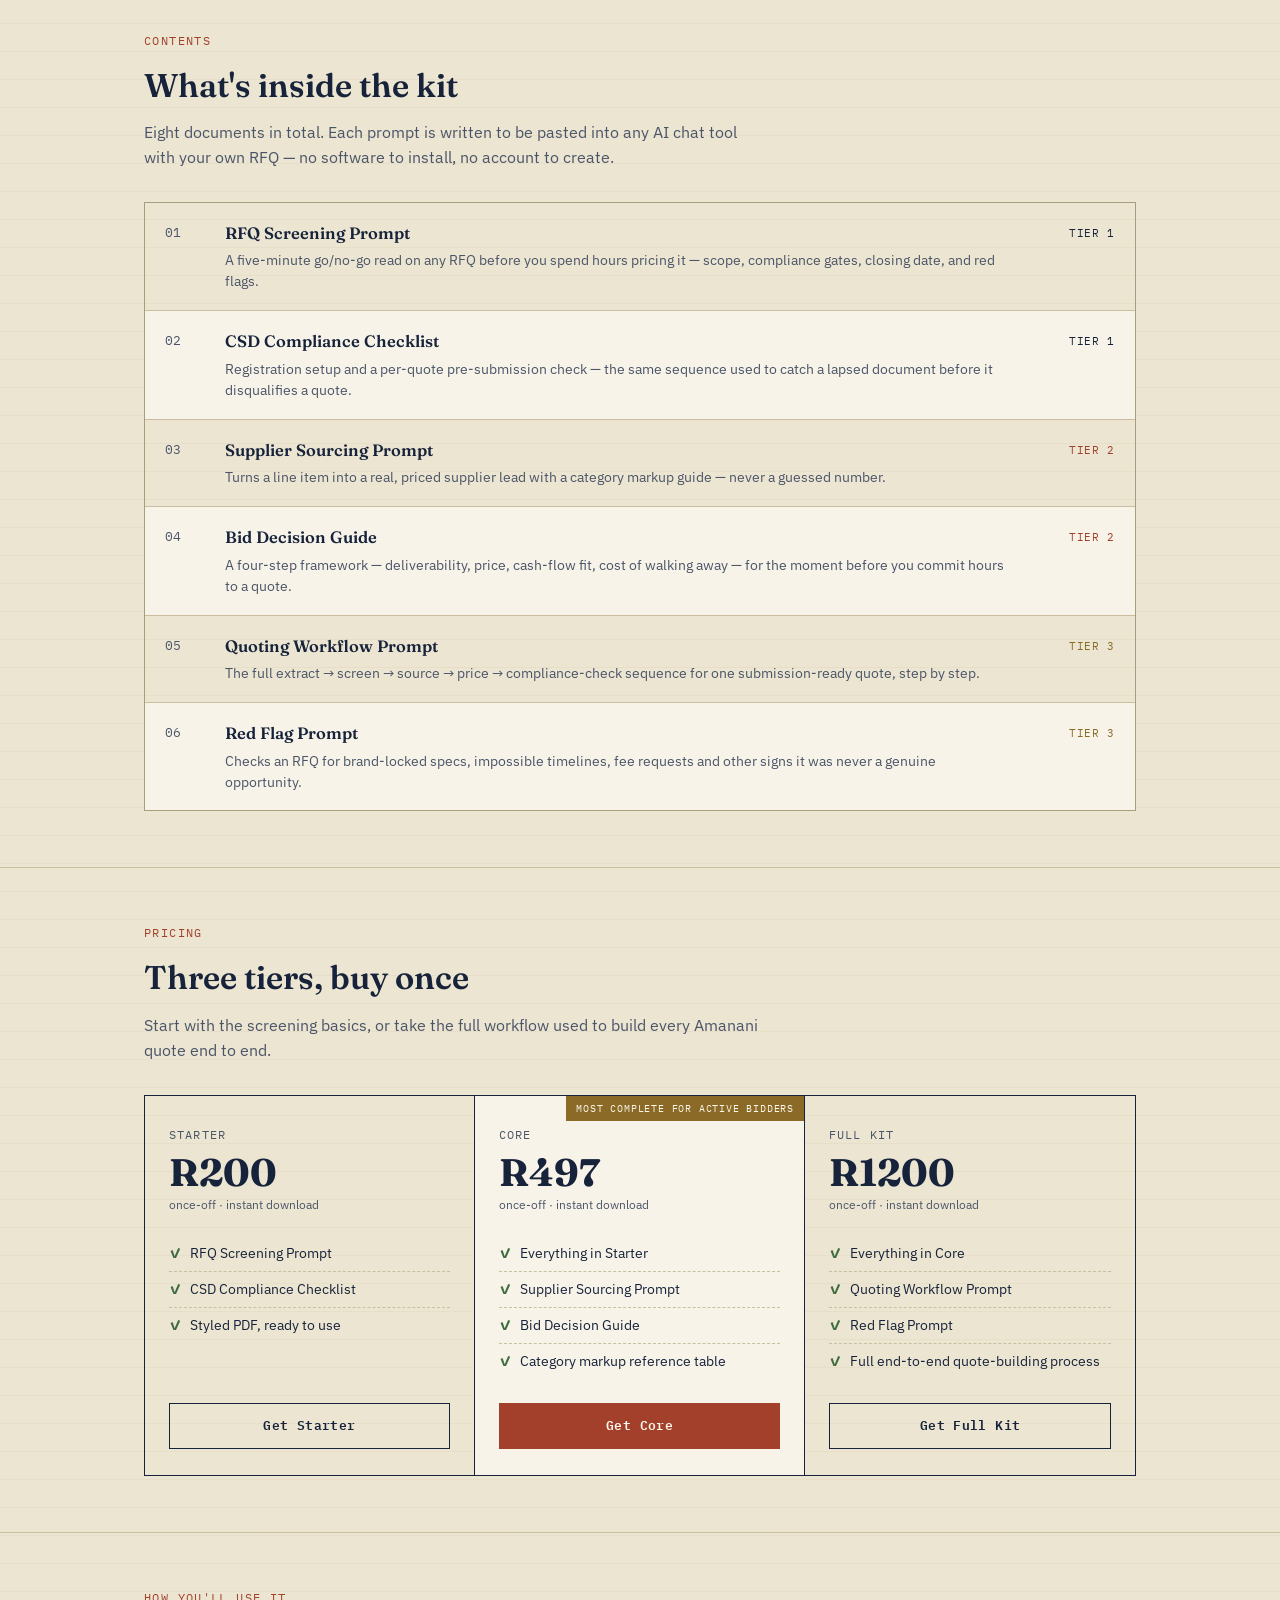
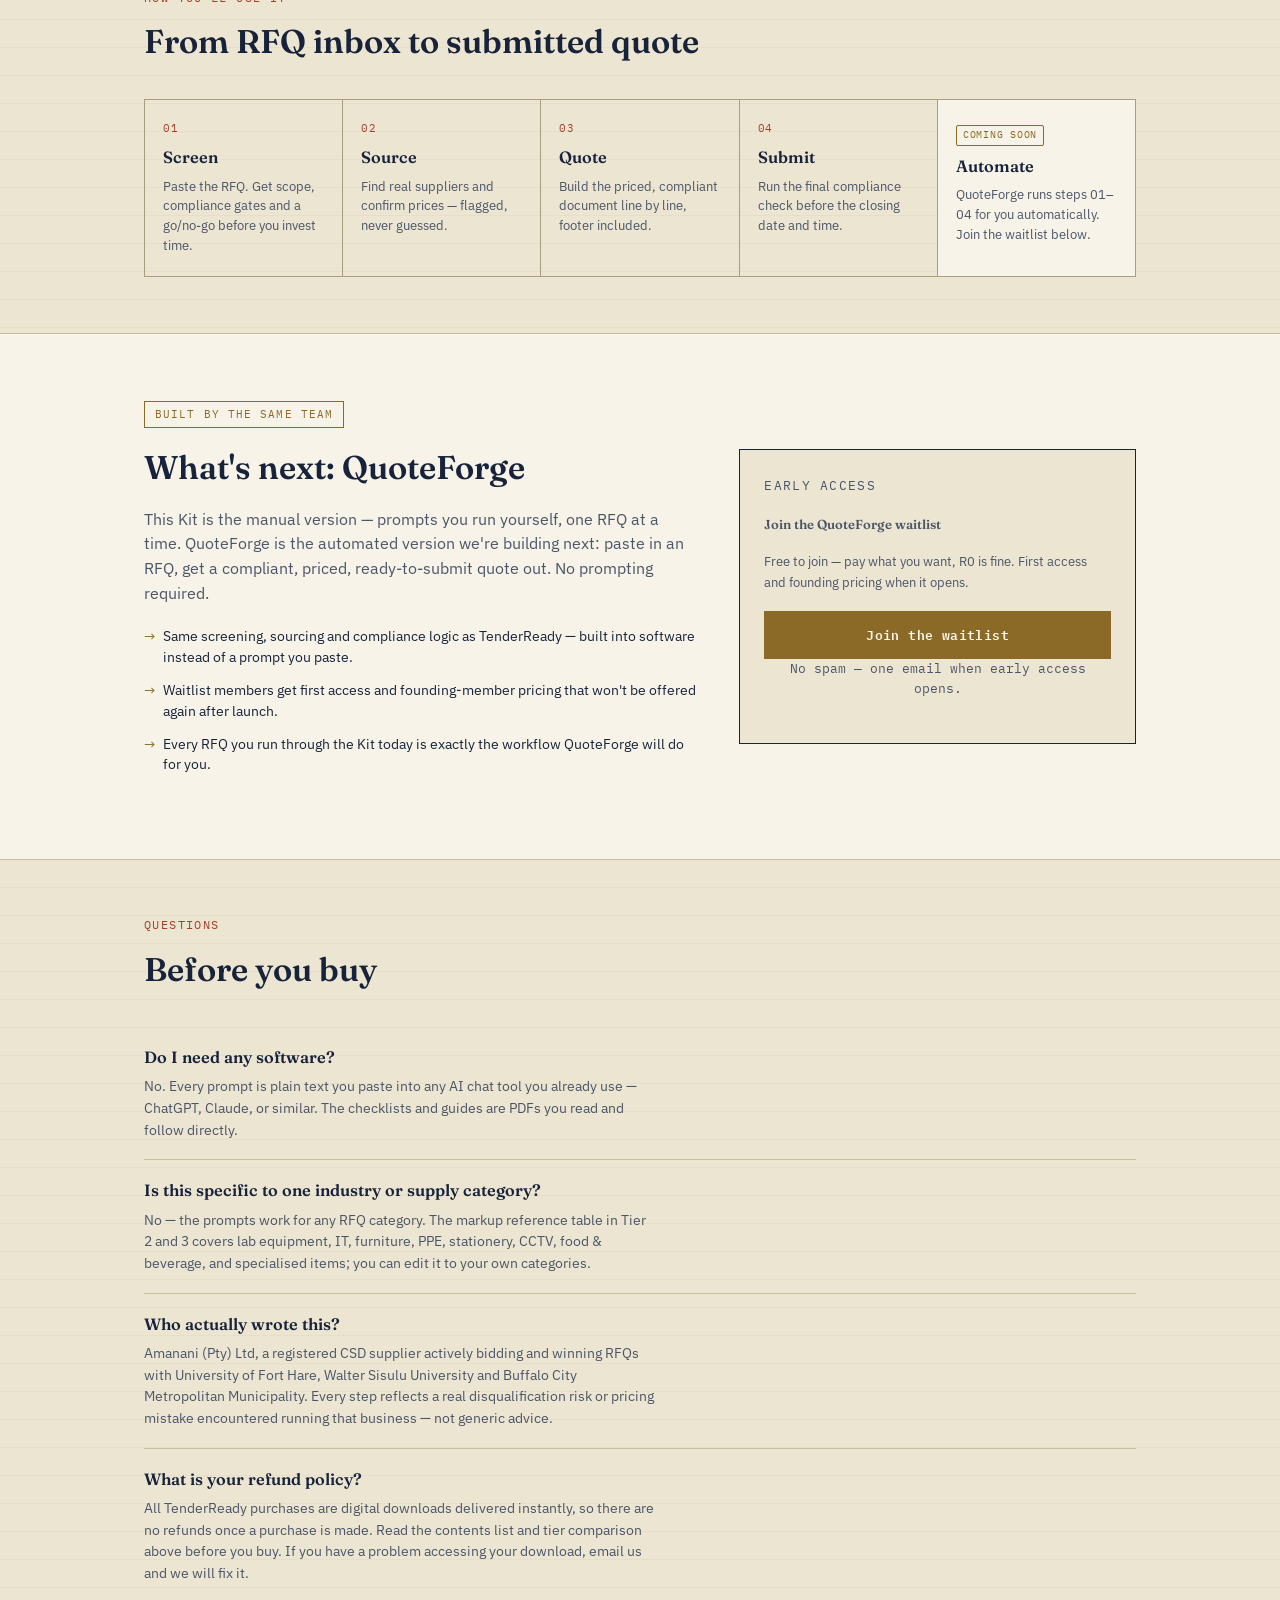
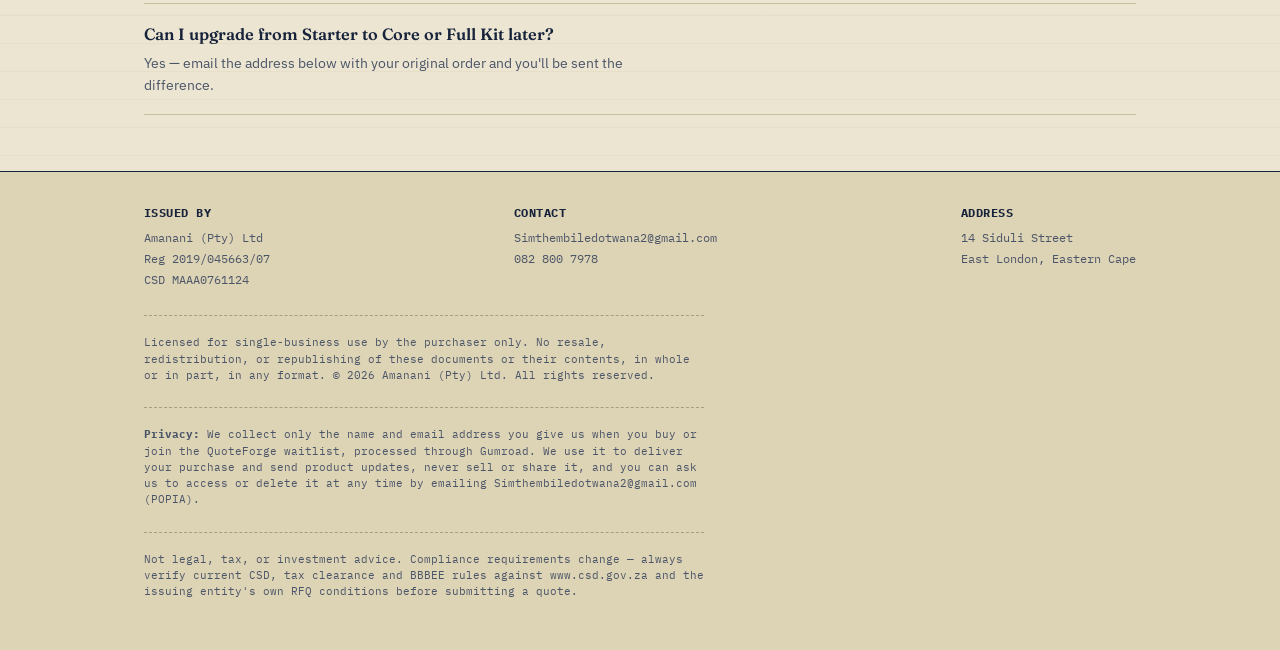
==== commit 2b25e4a9: "Add 6 SEO guides, sitemap, robots.txt, Guides link" ====
--- a/index.html
+++ b/index.html
@@ -398,6 +398,7 @@
   <div class="wrap site-head-inner">
     <div class="wordmark">Amanani <span>&middot;</span> TenderReady</div>
     <div class="file-ref">FORM REF: TR&#8209;2026 &nbsp;/&nbsp; ISSUED EAST LONDON, EC</div>
+    <a class="file-ref" href="blog/index.html">FREE GUIDES &rarr;</a>
   </div>
 </header>
 
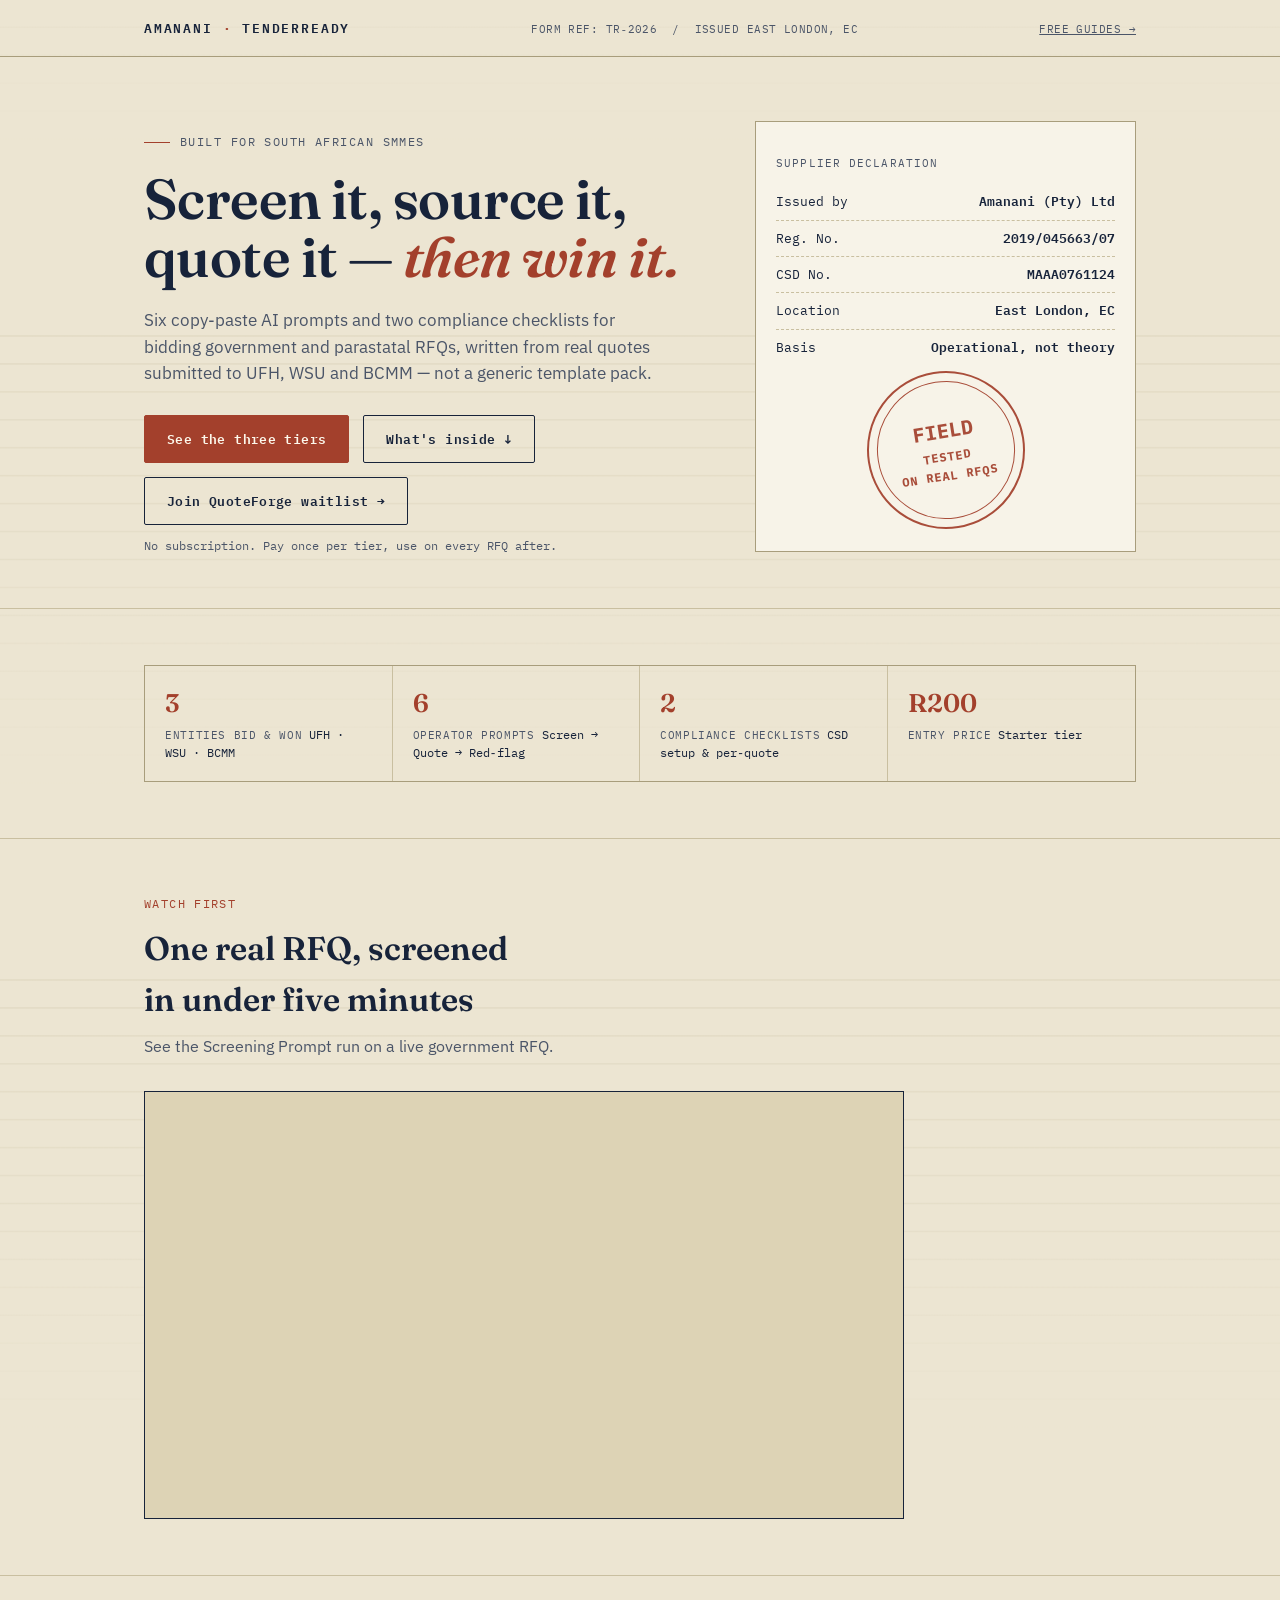
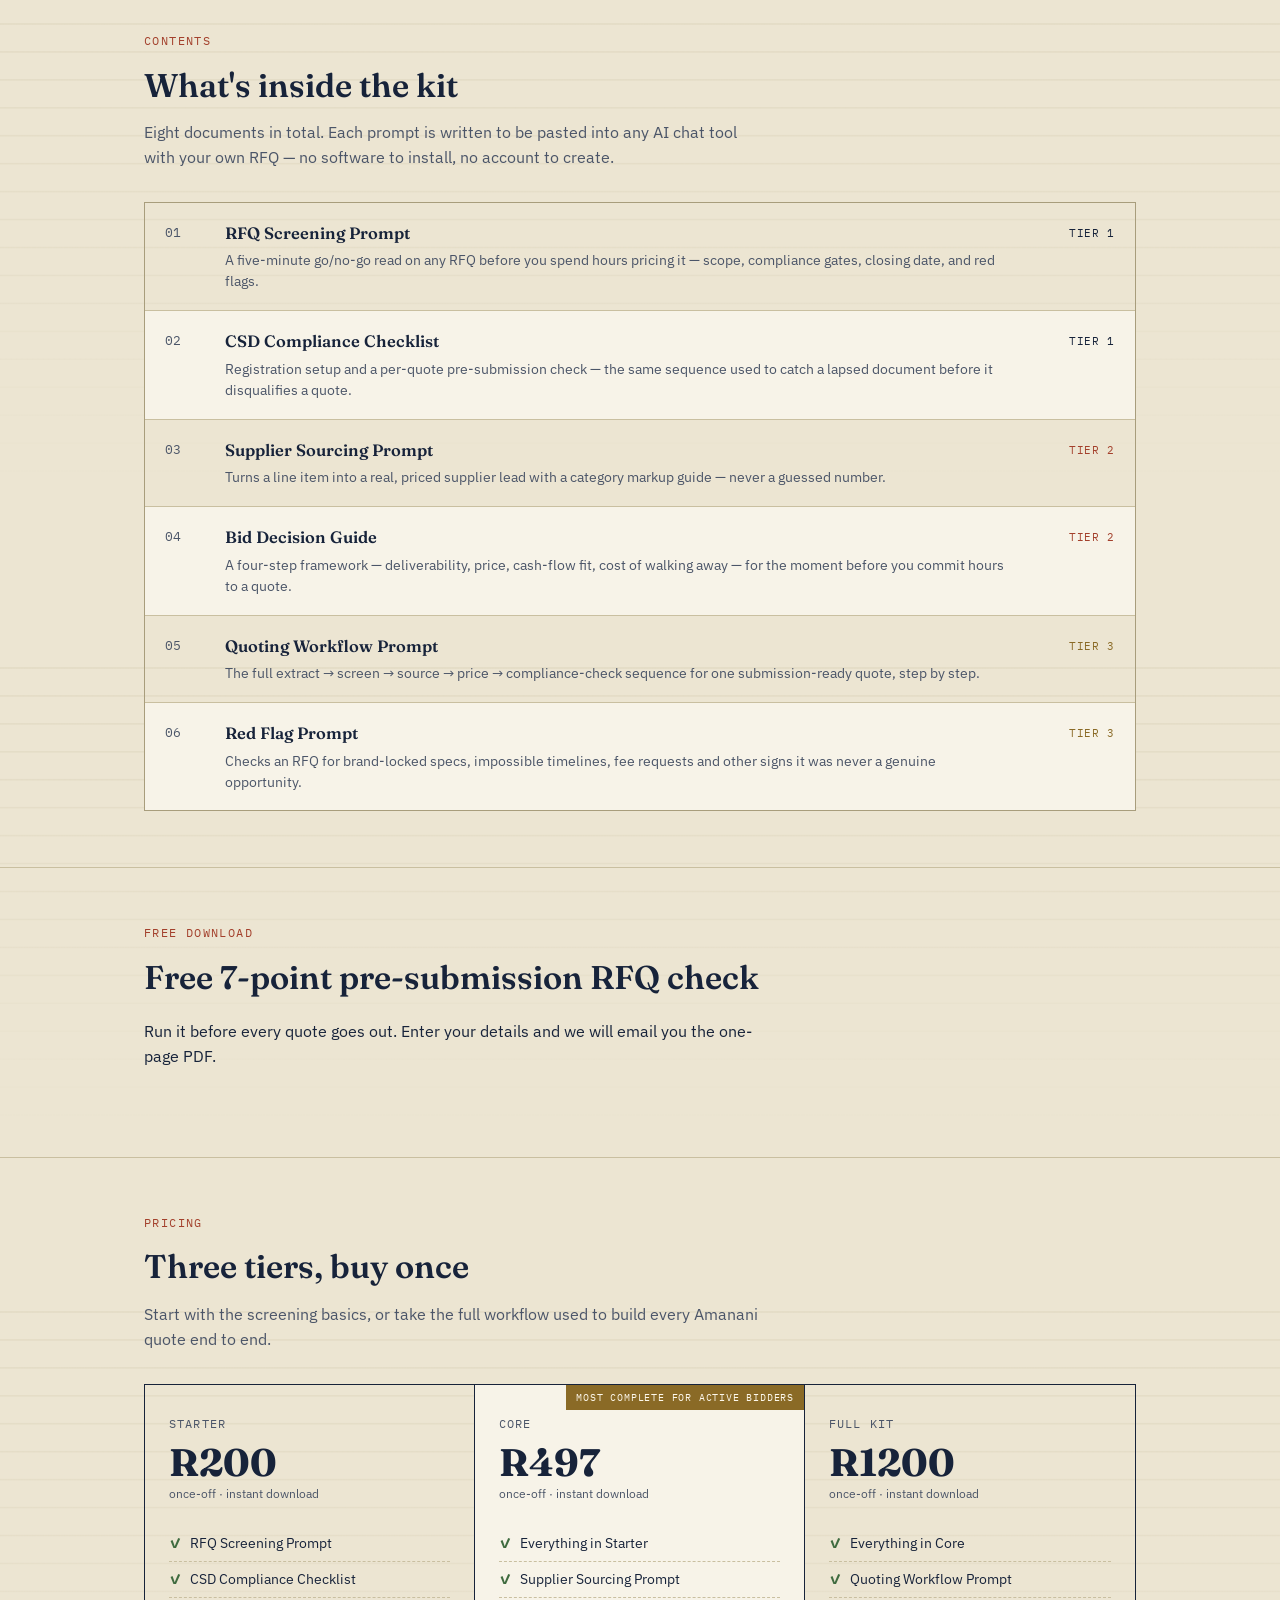
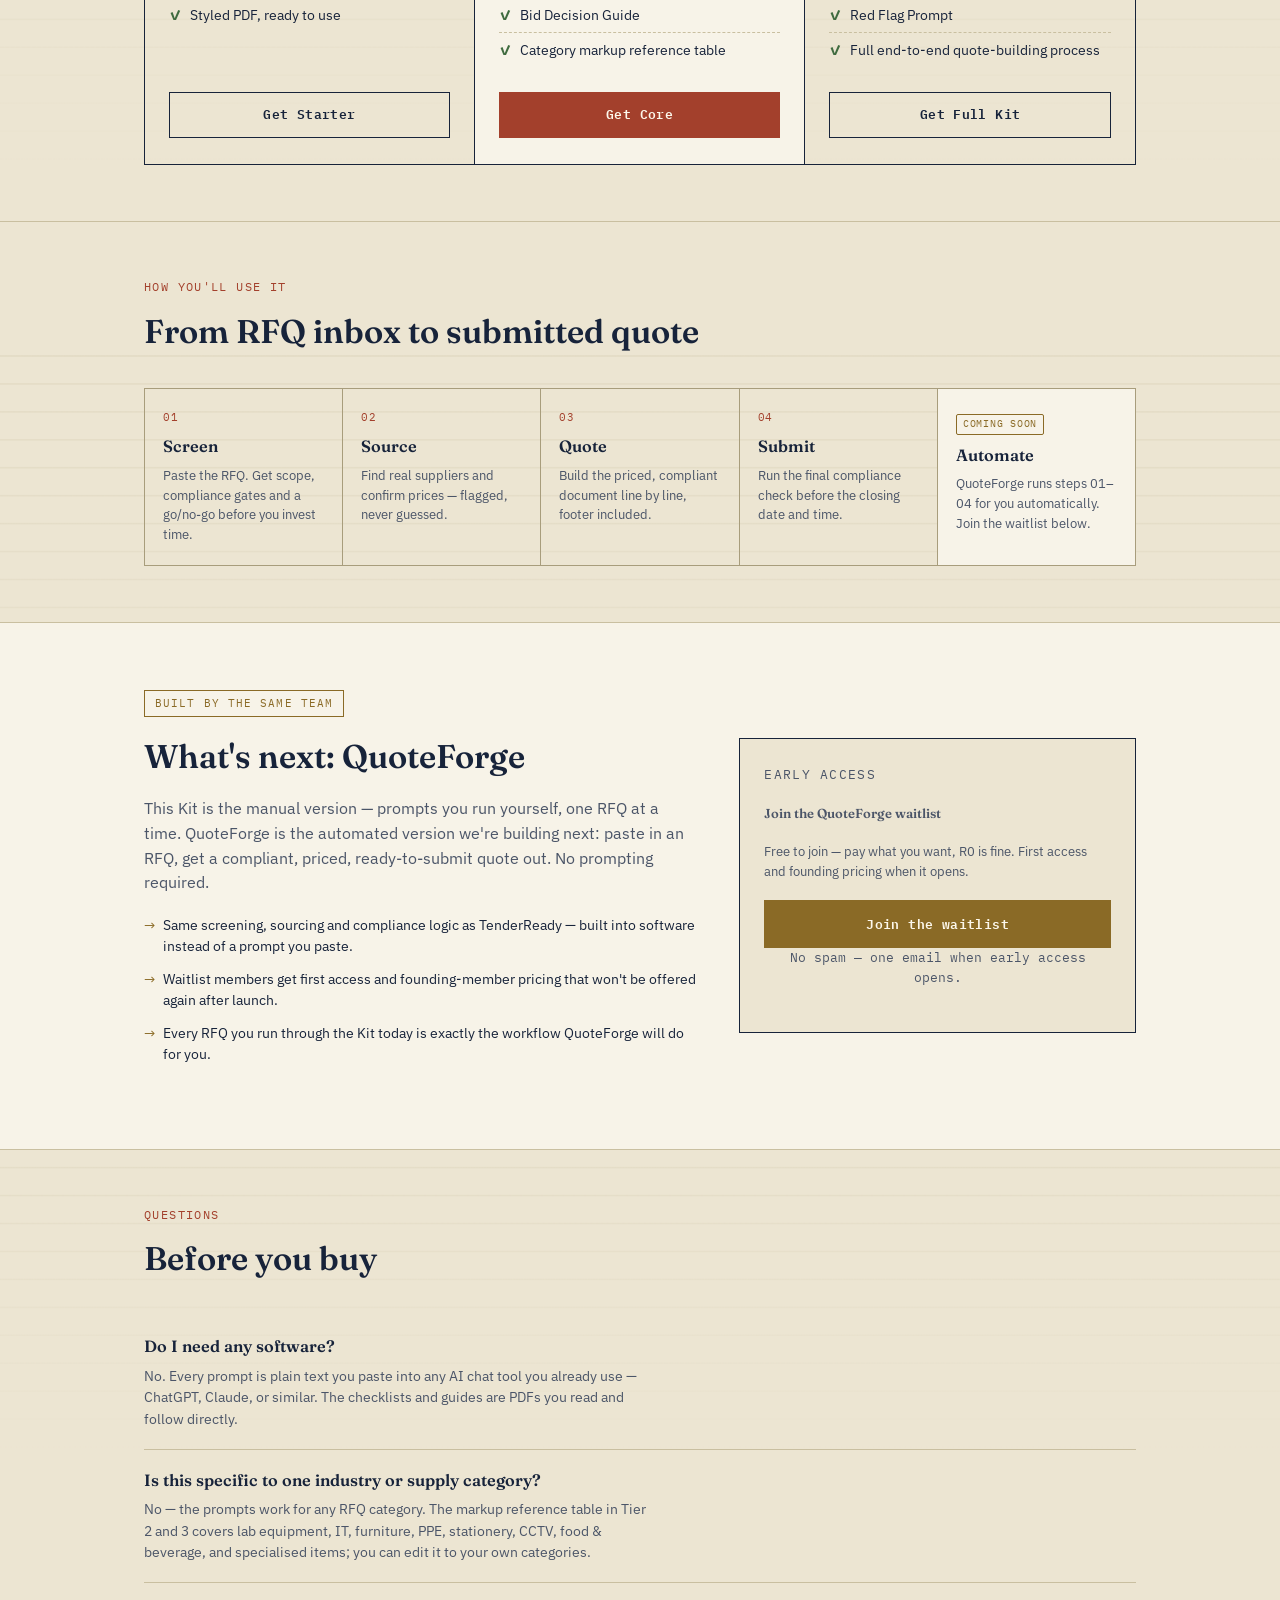
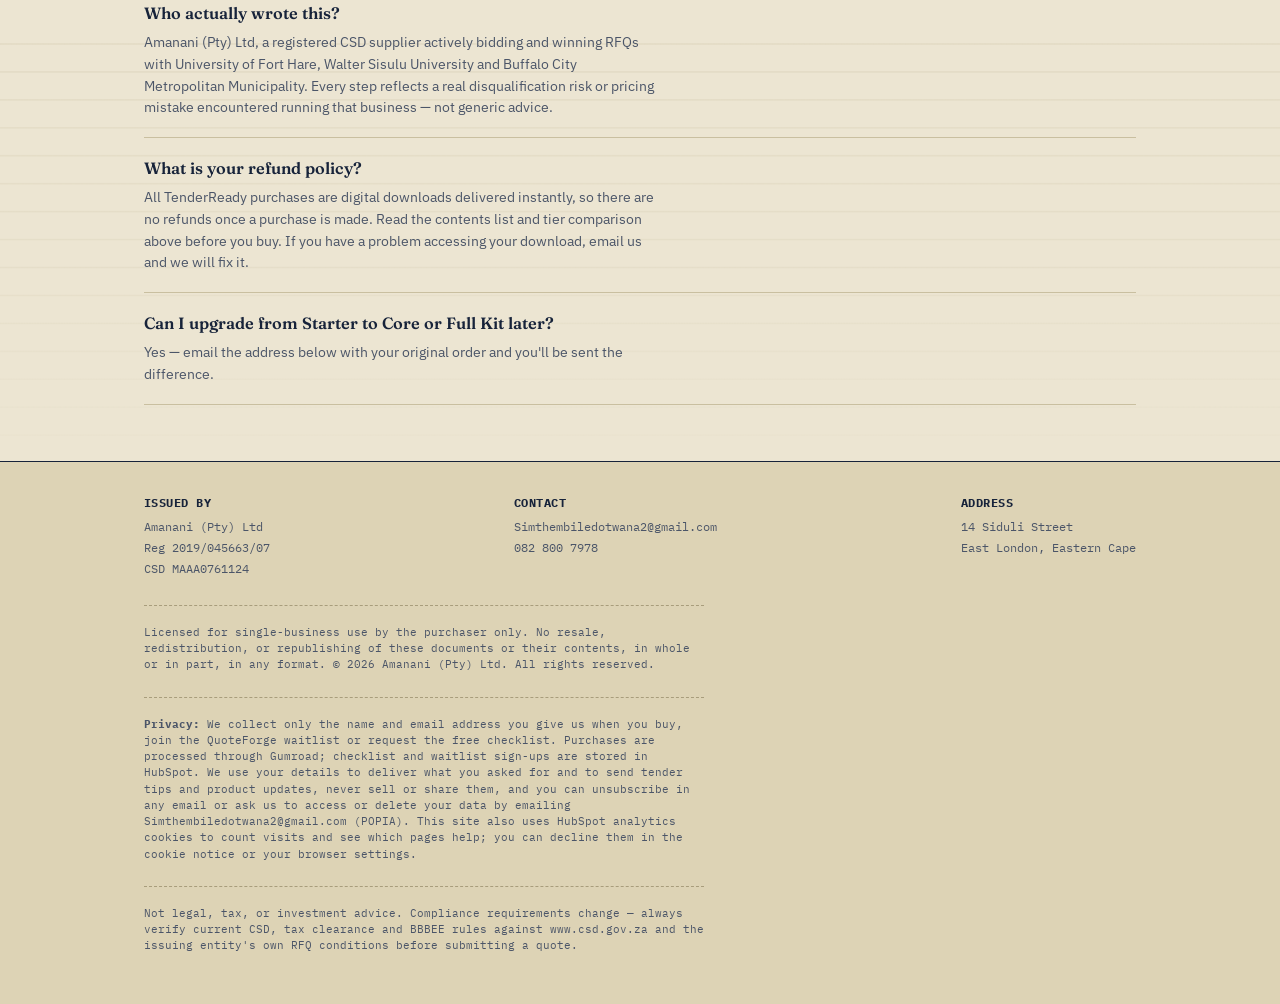
==== commit 351e42ac: "Turn on HubSpot form and tracking (EU region)" ====
--- a/index.html
+++ b/index.html
@@ -390,6 +390,7 @@
   footer{padding-bottom:72px;}
 }
 </style>
+<script type="text/javascript" id="hs-script-loader" async defer src="//js-eu1.hs-scripts.com/149534538.js"></script>
 </head>
 <body>
 <div class="page-texture">
@@ -495,6 +496,10 @@
     </div>
   </div>
 </section>
+
+<section id="free-checklist"><div class="wrap"><div class="section-head"><p class="eyebrow">Free download</p><h2>Free 7-point pre-submission RFQ check</h2>
+<p>Run it before every quote goes out. Enter your details and we will email you the one-page PDF.</p></div><script charset="utf-8" type="text/javascript" src="//js-eu1.hsforms.net/forms/embed/v2.js"></script>
+<script>hbspt.forms.create({region:"eu1",portalId:"149534538",formId:"dc500cbd-094c-4d80-87ae-0e762c8f64cf"});</script></div></section>
 
 <section id="pricing">
   <div class="wrap">
@@ -634,7 +639,7 @@
       </div>
     </div>
     <p class="disclaimer">Licensed for single-business use by the purchaser only. No resale, redistribution, or republishing of these documents or their contents, in whole or in part, in any format. &copy; 2026 Amanani (Pty) Ltd. All rights reserved.</p>
-    <p class="disclaimer" id="privacy"><b>Privacy:</b> We collect only the name and email address you give us when you buy or join the QuoteForge waitlist, processed through Gumroad. We use it to deliver your purchase and send product updates, never sell or share it, and you can ask us to access or delete it at any time by emailing Simthembiledotwana2@gmail.com (POPIA).</p>
+    <p class="disclaimer" id="privacy"><b>Privacy:</b> We collect only the name and email address you give us when you buy, join the QuoteForge waitlist or request the free checklist. Purchases are processed through Gumroad; checklist and waitlist sign-ups are stored in HubSpot. We use your details to deliver what you asked for and to send tender tips and product updates, never sell or share them, and you can unsubscribe in any email or ask us to access or delete your data by emailing Simthembiledotwana2@gmail.com (POPIA). This site also uses HubSpot analytics cookies to count visits and see which pages help; you can decline them in the cookie notice or your browser settings.</p>
     <p class="disclaimer">Not legal, tax, or investment advice. Compliance requirements change — always verify current CSD, tax clearance and BBBEE rules against www.csd.gov.za and the issuing entity's own RFQ conditions before submitting a quote.</p>
   </div>
 </footer>
